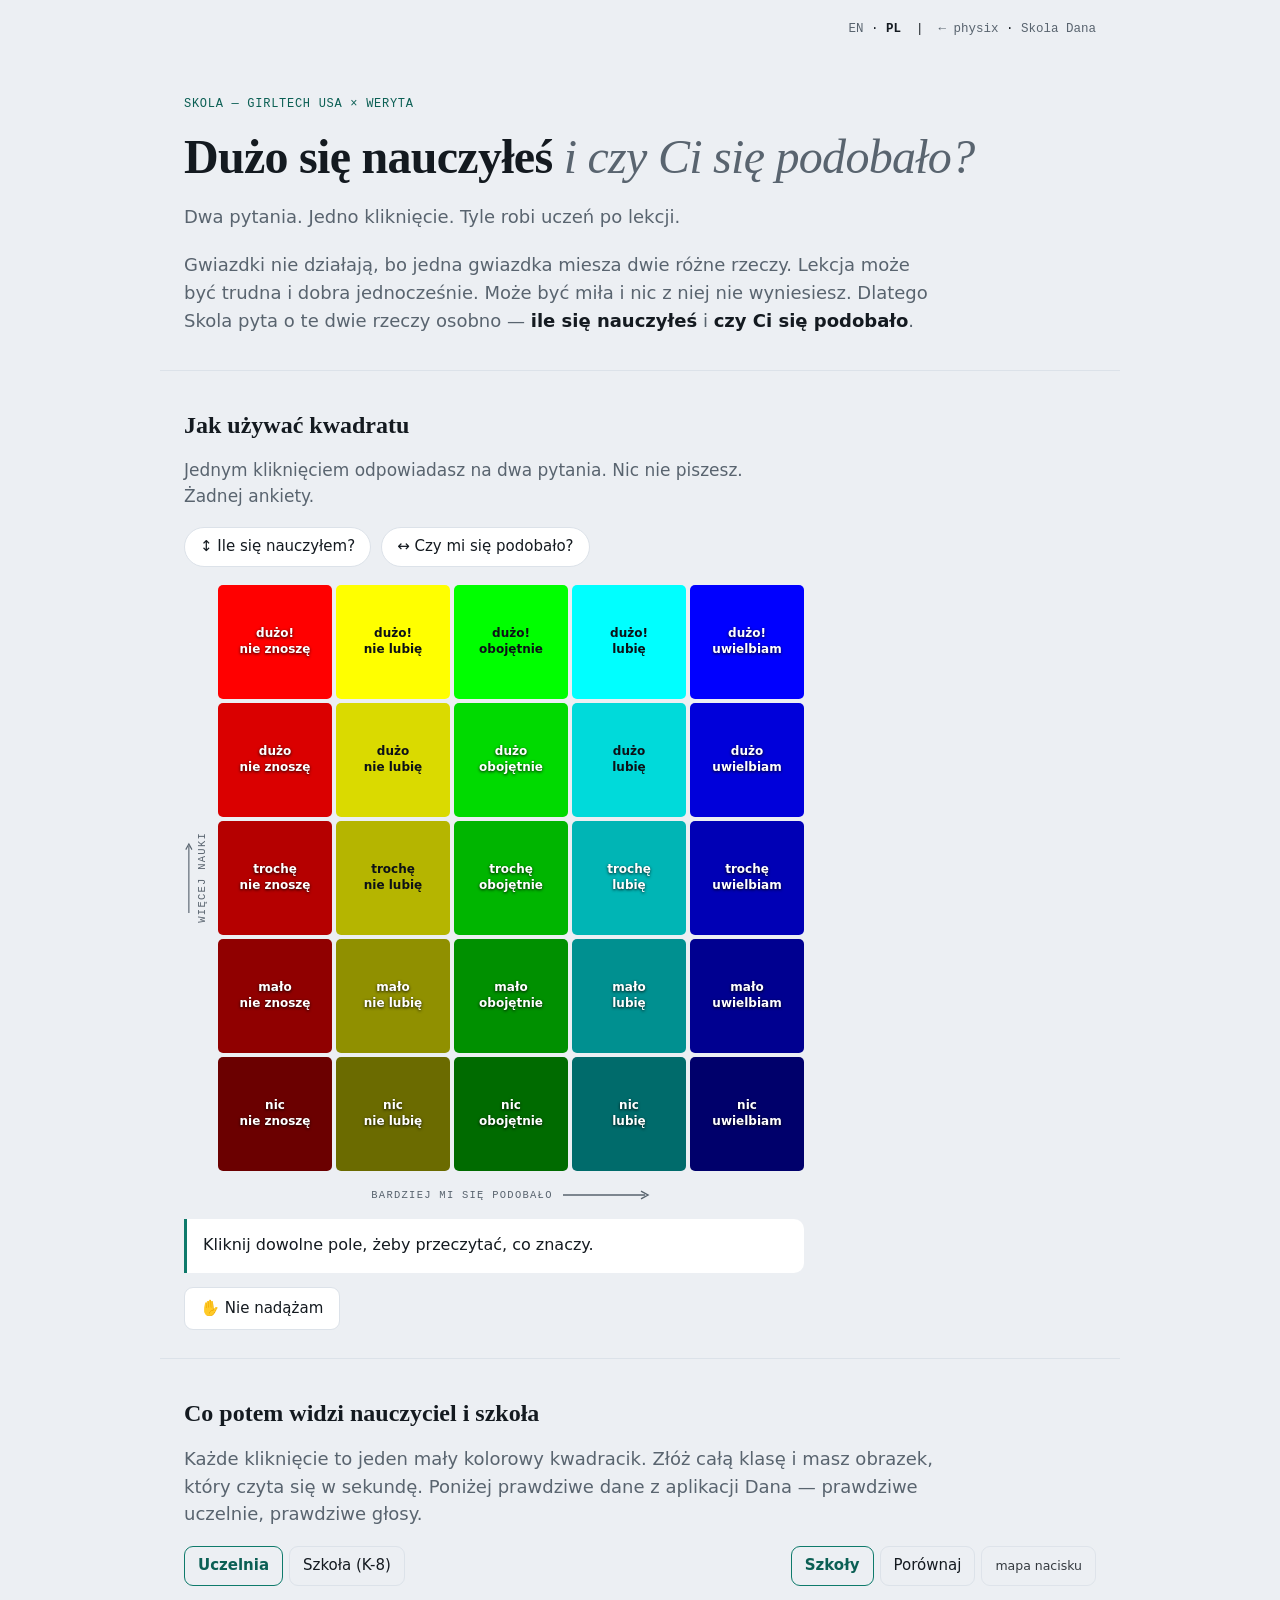
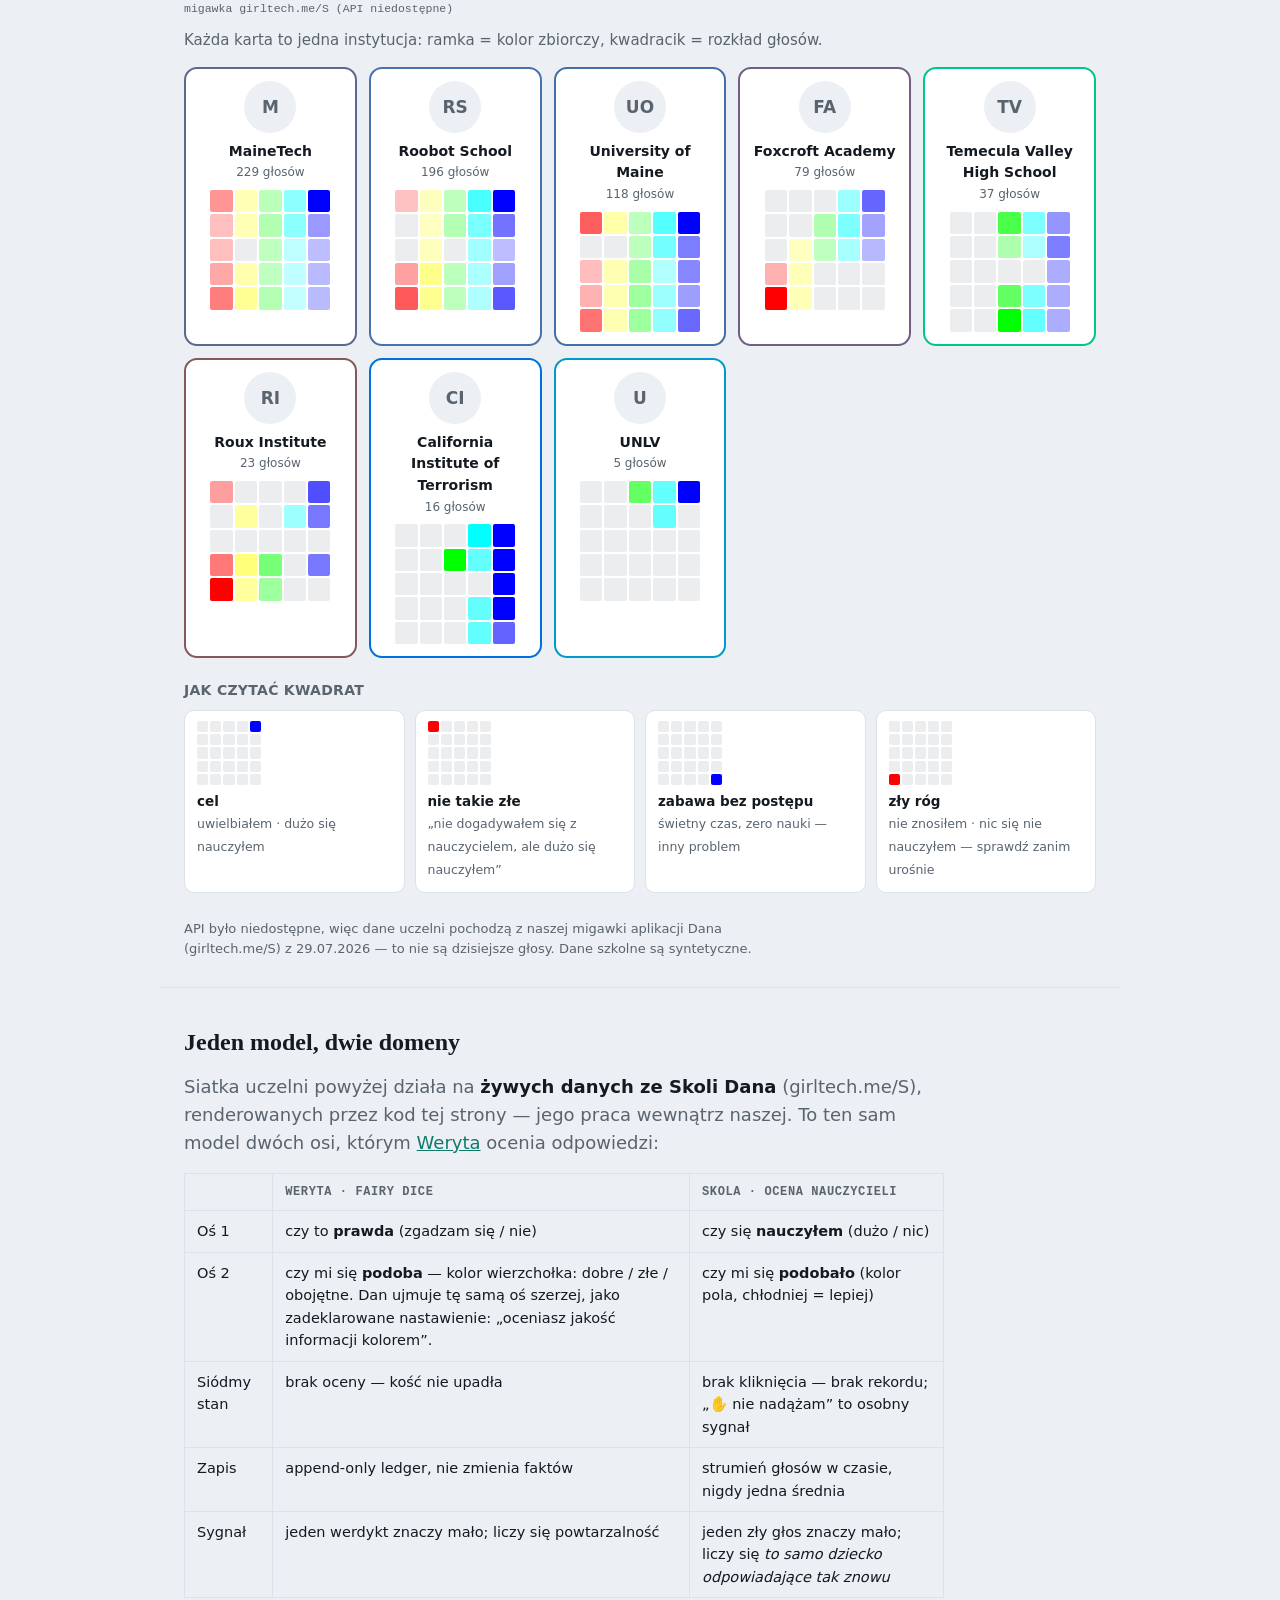
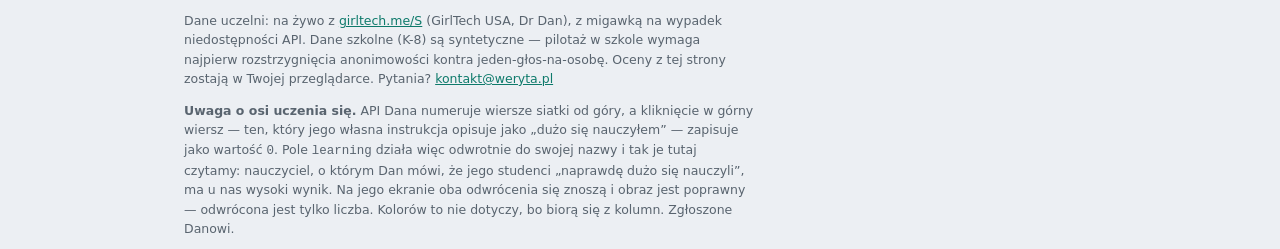
==== pl/index.html @ a7abaa14 "Big annotated square with axis arrows + plain-language copy - Skola.guide(): 5x5 explainer, all 25 c" ====
<!doctype html>
<html lang="pl">
<head>
<meta charset="utf-8">
<meta name="viewport" content="width=device-width, initial-scale=1">
<meta name="description" content="Skola — ocena nauczyciela na dwóch osiach: ile się nauczyłem i jak bardzo mi się podobało. Jedno kliknięcie. Ten sam model co Fairy Dice Weryty, w drugiej domenie.">
<link rel="canonical" href="https://skola.weryta.com/pl/">
<link rel="alternate" hreflang="en" href="https://skola.weryta.com/">
<link rel="alternate" hreflang="pl" href="https://skola.weryta.com/pl/">
<link rel="alternate" hreflang="x-default" href="https://skola.weryta.com/">
<title>Skola — ocena nauczycieli na dwóch osiach, jedno kliknięcie</title>
<style>
:root{
  --paper:#eceff3; --card:#ffffff; --ink:#141a20; --muted:#59646f;
  --line:#dce2e9; --accent:#0e7a6b; --accent-ink:#0b5f54;
  --serif:"Iowan Old Style",Georgia,"Times New Roman",serif;
  --sans:system-ui,-apple-system,"Segoe UI",Roboto,Helvetica,sans-serif;
  --mono:ui-monospace,"SF Mono","JetBrains Mono","Cascadia Code",Menlo,monospace;
}
@media (prefers-color-scheme:dark){:root{
  --paper:#0d1217; --card:#151c23; --ink:#e7edf3; --muted:#94a2b0;
  --line:#232d38; --accent:#39b7a2; --accent-ink:#5fcdb9;
}}
*{box-sizing:border-box}
body{background:var(--paper);color:var(--ink);font-family:var(--sans);line-height:1.55;margin:0;-webkit-font-smoothing:antialiased}
.wrap{max-width:960px;margin:0 auto;padding:0 24px}
.rule{max-width:960px;margin:28px auto;border:0;border-top:1px solid var(--line)}
.langsw{max-width:960px;margin:0 auto;padding:20px 24px 0;font-family:var(--mono);font-size:12.5px;text-align:right}
.langsw a{color:var(--muted);text-decoration:none}.langsw a.on{color:var(--ink);font-weight:700}.langsw a:hover{color:var(--accent)}
.hero{padding:56px 24px 8px;max-width:960px;margin:0 auto}
.eyebrow{font-family:var(--mono);font-size:12px;letter-spacing:.06em;color:var(--accent-ink);text-transform:uppercase;margin:0 0 18px}
h1{font-family:var(--serif);font-size:clamp(32px,5.4vw,48px);font-weight:600;line-height:1.06;letter-spacing:-.015em;margin:0;text-wrap:balance}
h1 .light{color:var(--muted);font-style:italic;font-weight:500}
h2{font-family:var(--serif);font-size:24px;font-weight:600;margin:36px 0 12px}
.lede{font-size:18px;color:var(--muted);max-width:66ch;margin:20px 0 0}
.lede strong{color:var(--ink);font-weight:600}
table.map{border-collapse:collapse;width:100%;max-width:760px;font-size:14.5px}
table.map th,table.map td{border:1px solid var(--line);padding:9px 12px;text-align:left;vertical-align:top}
table.map th{font-family:var(--mono);font-size:12px;letter-spacing:.05em;text-transform:uppercase;color:var(--muted)}
footer{padding:44px 24px 72px;color:var(--muted);font-size:12.5px}
footer .fnote{max-width:72ch}
a{color:var(--accent)}
</style>
</head>
<body>
<div class="langsw"><a href="../">EN</a> · <a class="on" href="./">PL</a> &nbsp;|&nbsp; <a href="https://physix.weryta.pl/">← physix</a> · <a href="https://girltech.me/S">Skola Dana</a></div>
<section class="hero">
  <p class="eyebrow">Skola — GirlTech USA × Weryta</p>
  <h1>Dużo się nauczyłeś <span class="light">i czy Ci się podobało?</span></h1>
  <p class="lede">Dwa pytania. Jedno kliknięcie. Tyle robi uczeń po lekcji.</p>
  <p class="lede">Gwiazdki nie działają, bo jedna gwiazdka miesza dwie różne rzeczy.
  Lekcja może być trudna i dobra jednocześnie. Może być miła i nic z niej nie wyniesiesz.
  Dlatego Skola pyta o te dwie rzeczy osobno — <strong>ile się nauczyłeś</strong>
  i <strong>czy Ci się podobało</strong>.</p>
</section>
<hr class="rule">
<section class="wrap">
  <h2>Jak używać kwadratu</h2>
  <div id="skola-guide"></div>
</section>
<hr class="rule">
<section class="wrap">
  <h2>Co potem widzi nauczyciel i szkoła</h2>
  <p class="lede" style="margin:0 0 18px">Każde kliknięcie to jeden mały kolorowy kwadracik.
  Złóż całą klasę i masz obrazek, który czyta się w sekundę.
  Poniżej prawdziwe dane z aplikacji Dana — prawdziwe uczelnie, prawdziwe głosy.</p>
  <div id="skola"></div>
</section>
<hr class="rule">
<section class="wrap">
  <h2>Jeden model, dwie domeny</h2>
  <p class="lede" style="margin:0 0 16px">Siatka uczelni powyżej działa na <strong>żywych danych ze Skoli Dana</strong>
  (girltech.me/S), renderowanych przez kod tej strony — jego praca wewnątrz naszej. To ten sam
  model dwóch osi, którym <a href="https://weryta.pl">Weryta</a> ocenia odpowiedzi:</p>
  <table class="map">
    <tr><th></th><th>Weryta · Fairy Dice</th><th>Skola · ocena nauczycieli</th></tr>
    <tr><td>Oś 1</td><td>czy to <strong>prawda</strong> (zgadzam się / nie)</td><td>czy się <strong>nauczyłem</strong> (dużo / nic)</td></tr>
    <tr><td>Oś 2</td><td>czy mi się <strong>podoba</strong> — kolor wierzchołka: dobre / złe / obojętne.
        Dan ujmuje tę samą oś szerzej, jako zadeklarowane nastawienie: „oceniasz jakość informacji kolorem”.</td>
        <td>czy mi się <strong>podobało</strong> (kolor pola, chłodniej = lepiej)</td></tr>
    <tr><td>Siódmy stan</td><td>brak oceny — kość nie upadła</td><td>brak kliknięcia — brak rekordu; „✋ nie nadążam” to osobny sygnał</td></tr>
    <tr><td>Zapis</td><td>append-only ledger, nie zmienia faktów</td><td>strumień głosów w czasie, nigdy jedna średnia</td></tr>
    <tr><td>Sygnał</td><td>jeden werdykt znaczy mało; liczy się powtarzalność</td><td>jeden zły głos znaczy mało; liczy się <em>to samo dziecko odpowiadające tak znowu</em></td></tr>
  </table>
</section>
<footer class="wrap">
  <p class="fnote">Dane uczelni: na żywo z <a href="https://girltech.me/S">girltech.me/S</a> (GirlTech USA, Dr Dan),
  z migawką na wypadek niedostępności API. Dane szkolne (K-8) są syntetyczne — pilotaż w szkole wymaga najpierw
  rozstrzygnięcia anonimowości kontra jeden-głos-na-osobę. Oceny z tej strony zostają w Twojej przeglądarce.
  Pytania? <a href="mailto:kontakt@weryta.pl">kontakt@weryta.pl</a></p>
  <p class="fnote" style="margin-top:12px"><strong>Uwaga o osi uczenia się.</strong> API Dana numeruje wiersze
  siatki od góry, a kliknięcie w górny wiersz — ten, który jego własna instrukcja opisuje jako „dużo się
  nauczyłem” — zapisuje jako wartość <code>0</code>. Pole <code>learning</code> działa więc odwrotnie do swojej
  nazwy i tak je tutaj czytamy: nauczyciel, o którym Dan mówi, że jego studenci „naprawdę dużo się nauczyli”,
  ma u nas wysoki wynik. Na jego ekranie oba odwrócenia się znoszą i obraz jest poprawny — odwrócona jest tylko
  liczba. Kolorów to nie dotyczy, bo biorą się z kolumn. Zgłoszone Danowi.</p>
</footer>
<script src="../assets/skola-data.js"></script>
<script src="../assets/skola.js"></script>
<script>
Skola.guide(document.getElementById('skola-guide'), 'pl');
Skola.mount(document.getElementById('skola'), { lang: 'pl' });
</script>
</body>
</html>
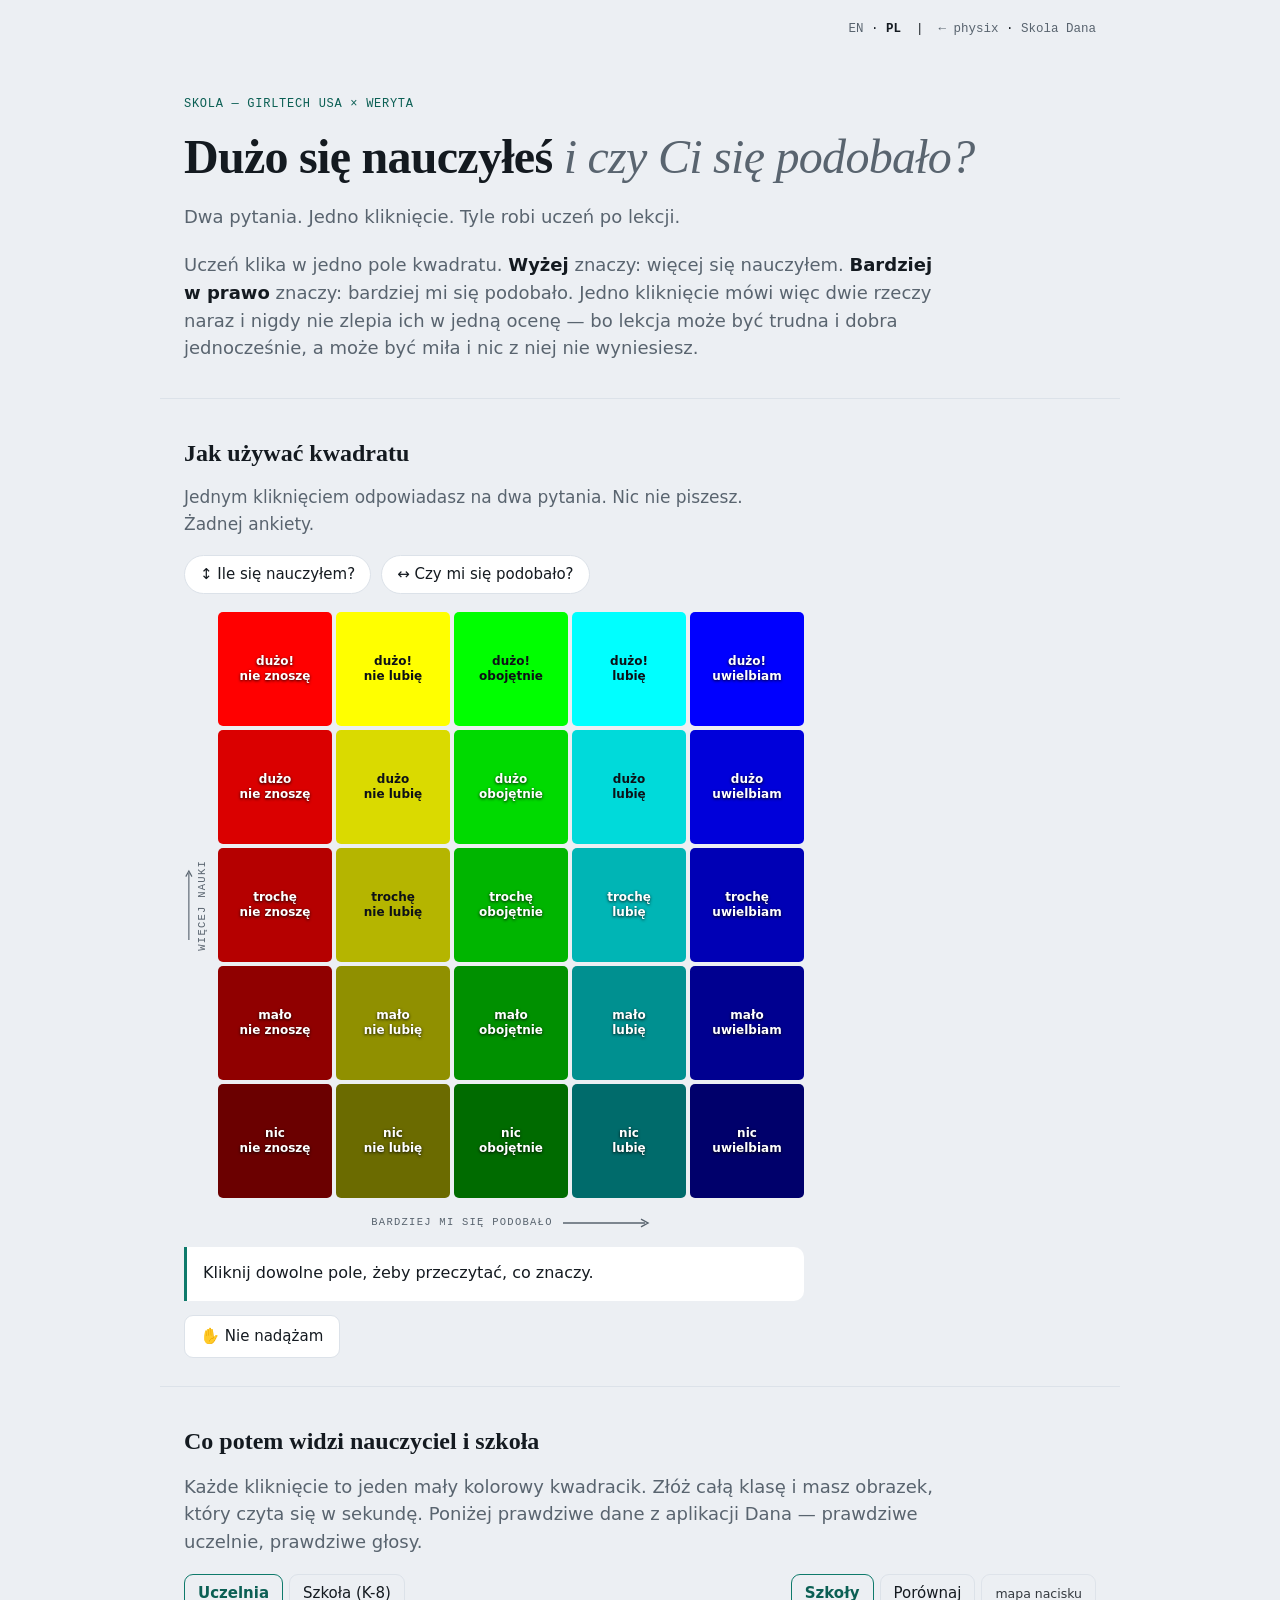
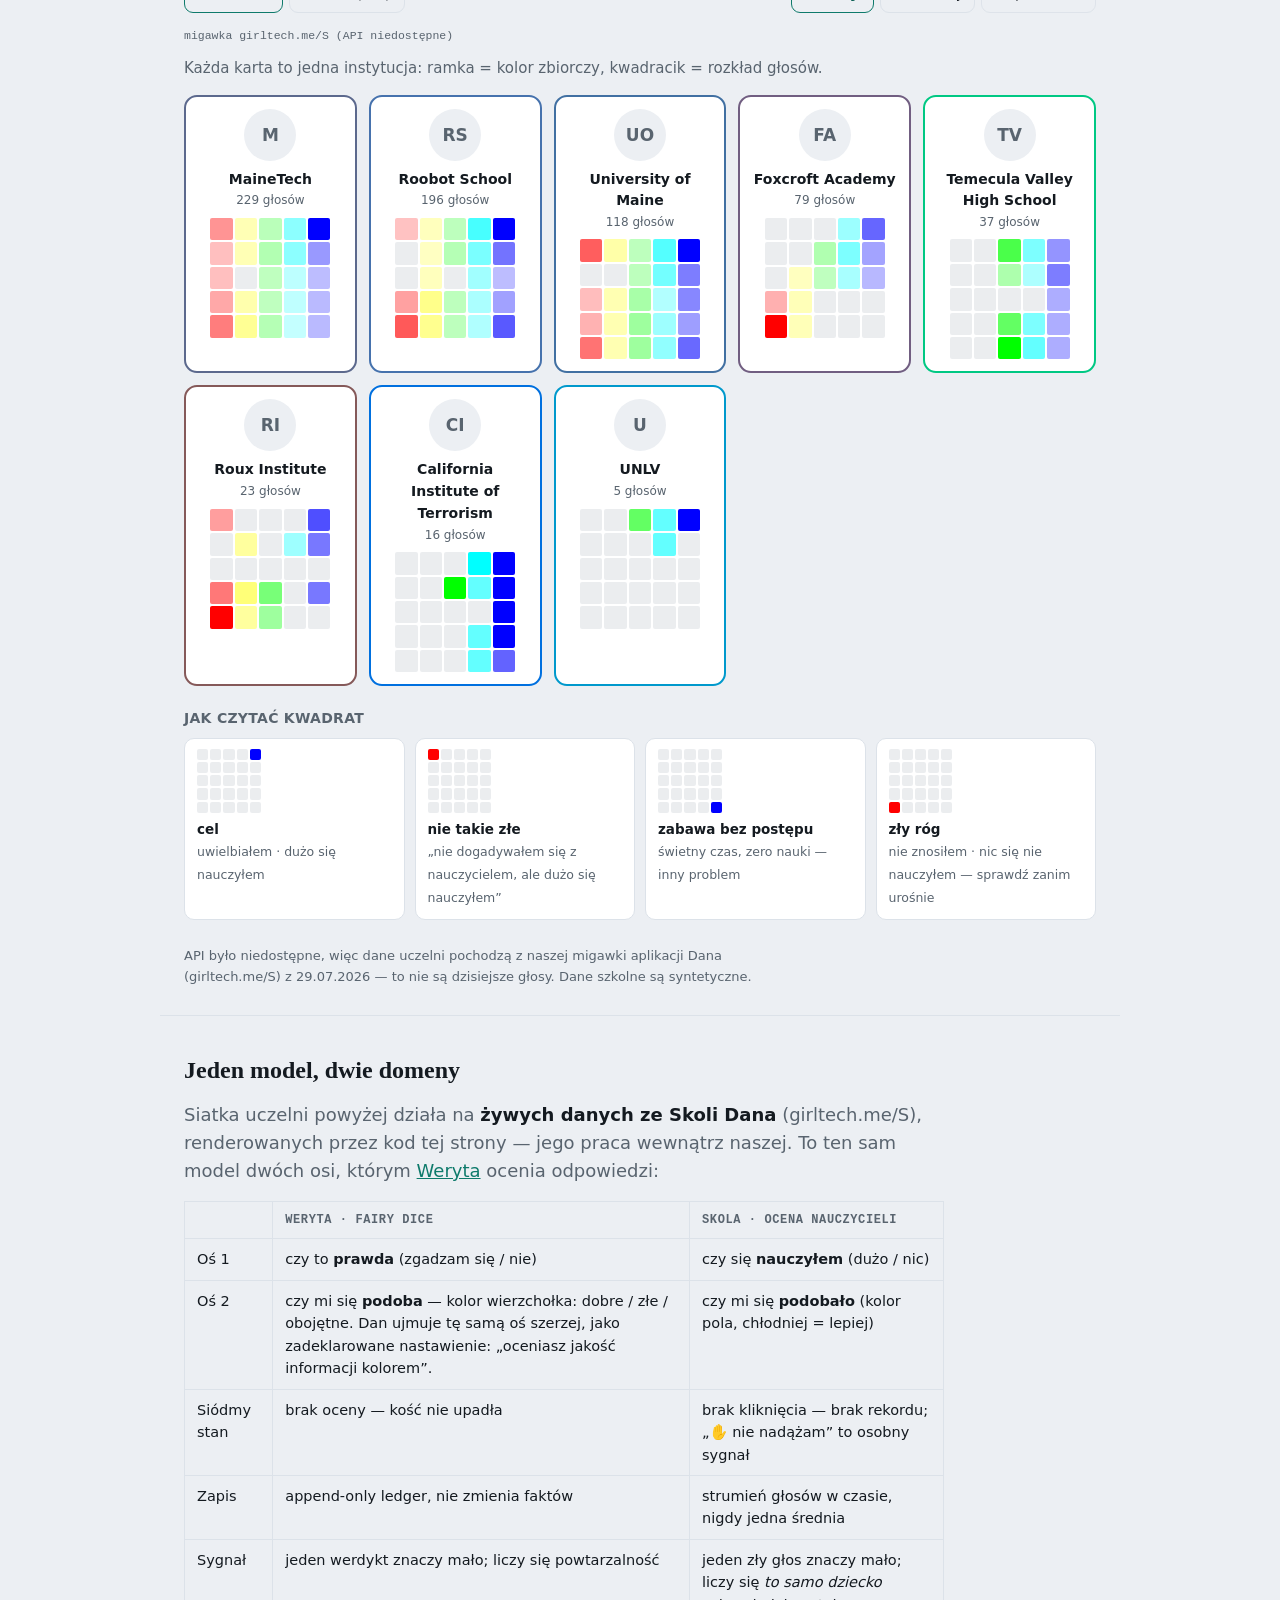
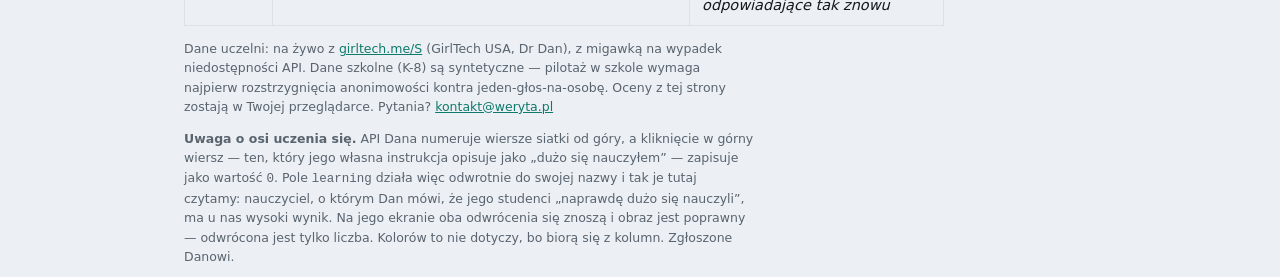
==== commit 68e56430: "Drop the star metaphor; show liking % beside learning % A pupil never sees a star, so opening with s" ====
--- a/pl/index.html
+++ b/pl/index.html
@@ -48,10 +48,10 @@
   <p class="eyebrow">Skola — GirlTech USA × Weryta</p>
   <h1>Dużo się nauczyłeś <span class="light">i czy Ci się podobało?</span></h1>
   <p class="lede">Dwa pytania. Jedno kliknięcie. Tyle robi uczeń po lekcji.</p>
-  <p class="lede">Gwiazdki nie działają, bo jedna gwiazdka miesza dwie różne rzeczy.
-  Lekcja może być trudna i dobra jednocześnie. Może być miła i nic z niej nie wyniesiesz.
-  Dlatego Skola pyta o te dwie rzeczy osobno — <strong>ile się nauczyłeś</strong>
-  i <strong>czy Ci się podobało</strong>.</p>
+  <p class="lede">Uczeń klika w jedno pole kwadratu. <strong>Wyżej</strong> znaczy: więcej się nauczyłem.
+  <strong>Bardziej w prawo</strong> znaczy: bardziej mi się podobało. Jedno kliknięcie mówi więc
+  dwie rzeczy naraz i nigdy nie zlepia ich w jedną ocenę — bo lekcja może być trudna i dobra
+  jednocześnie, a może być miła i nic z niej nie wyniesiesz.</p>
 </section>
 <hr class="rule">
 <section class="wrap">
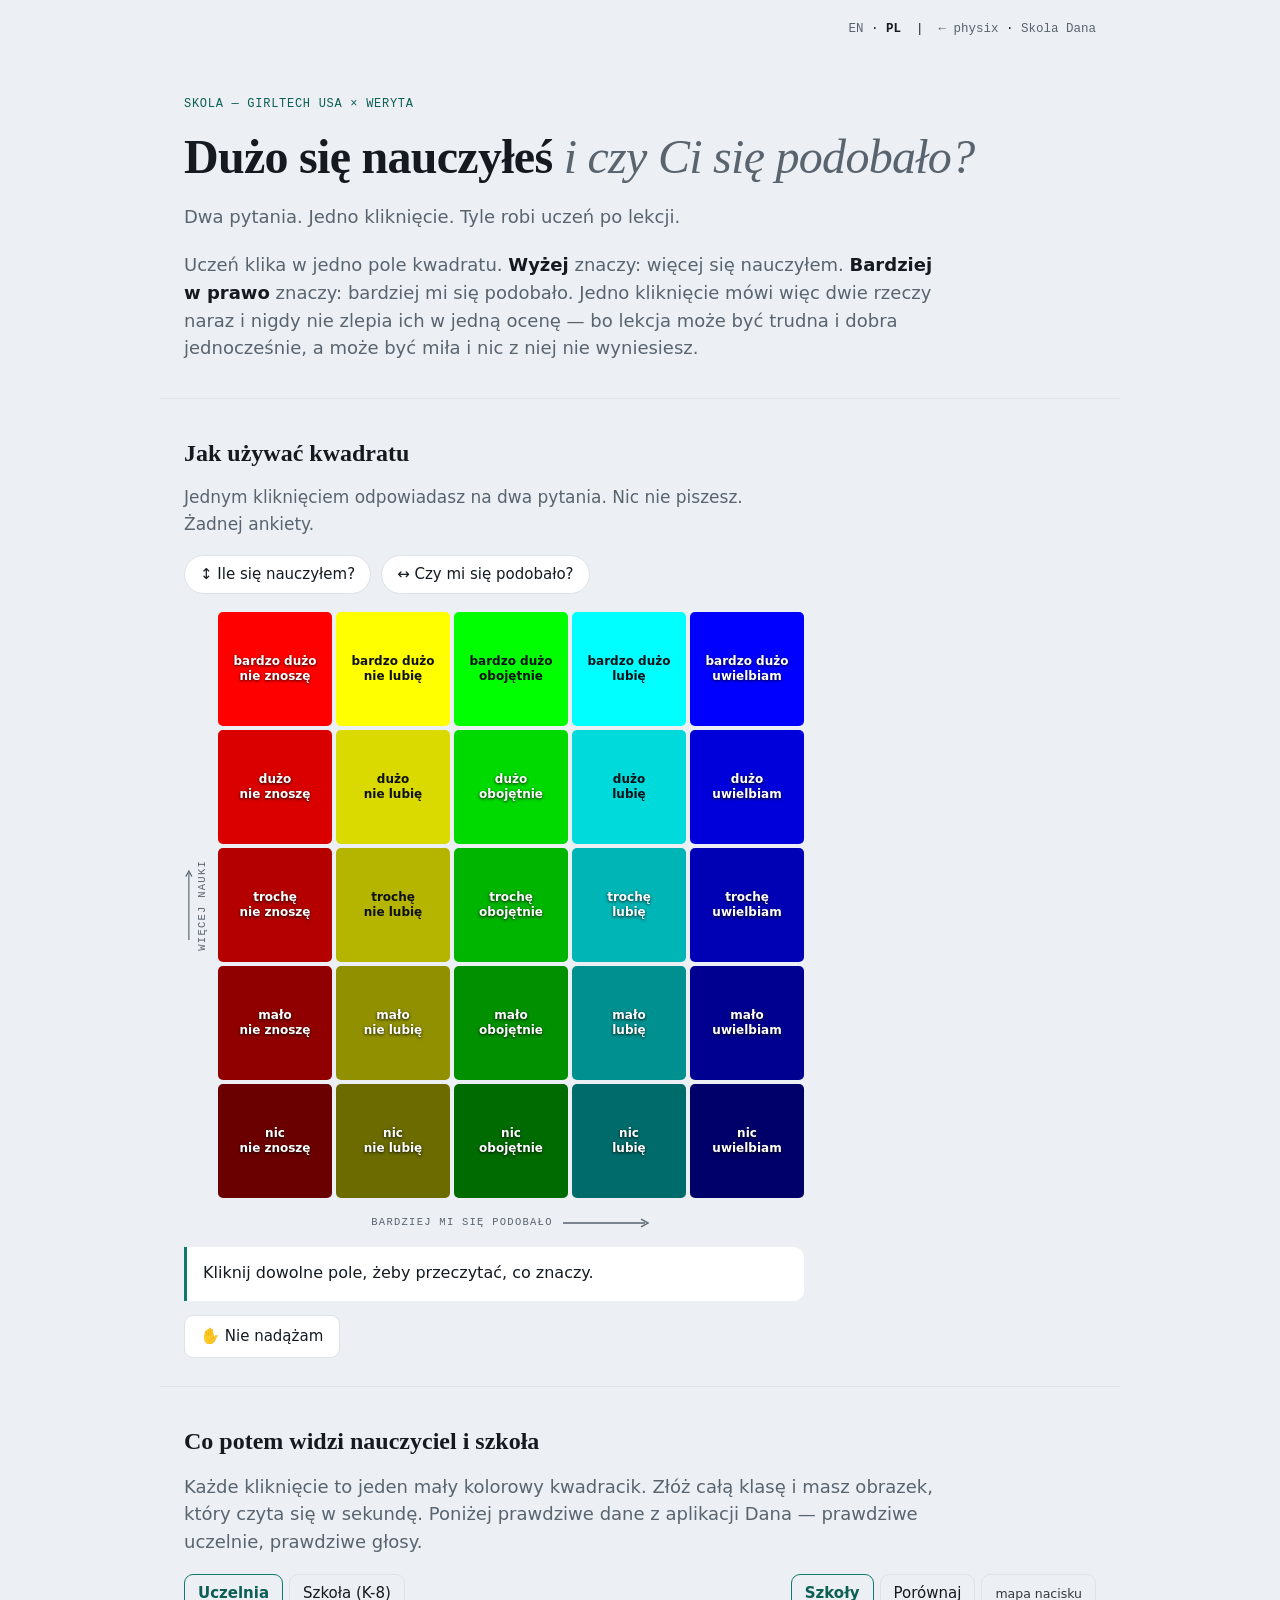
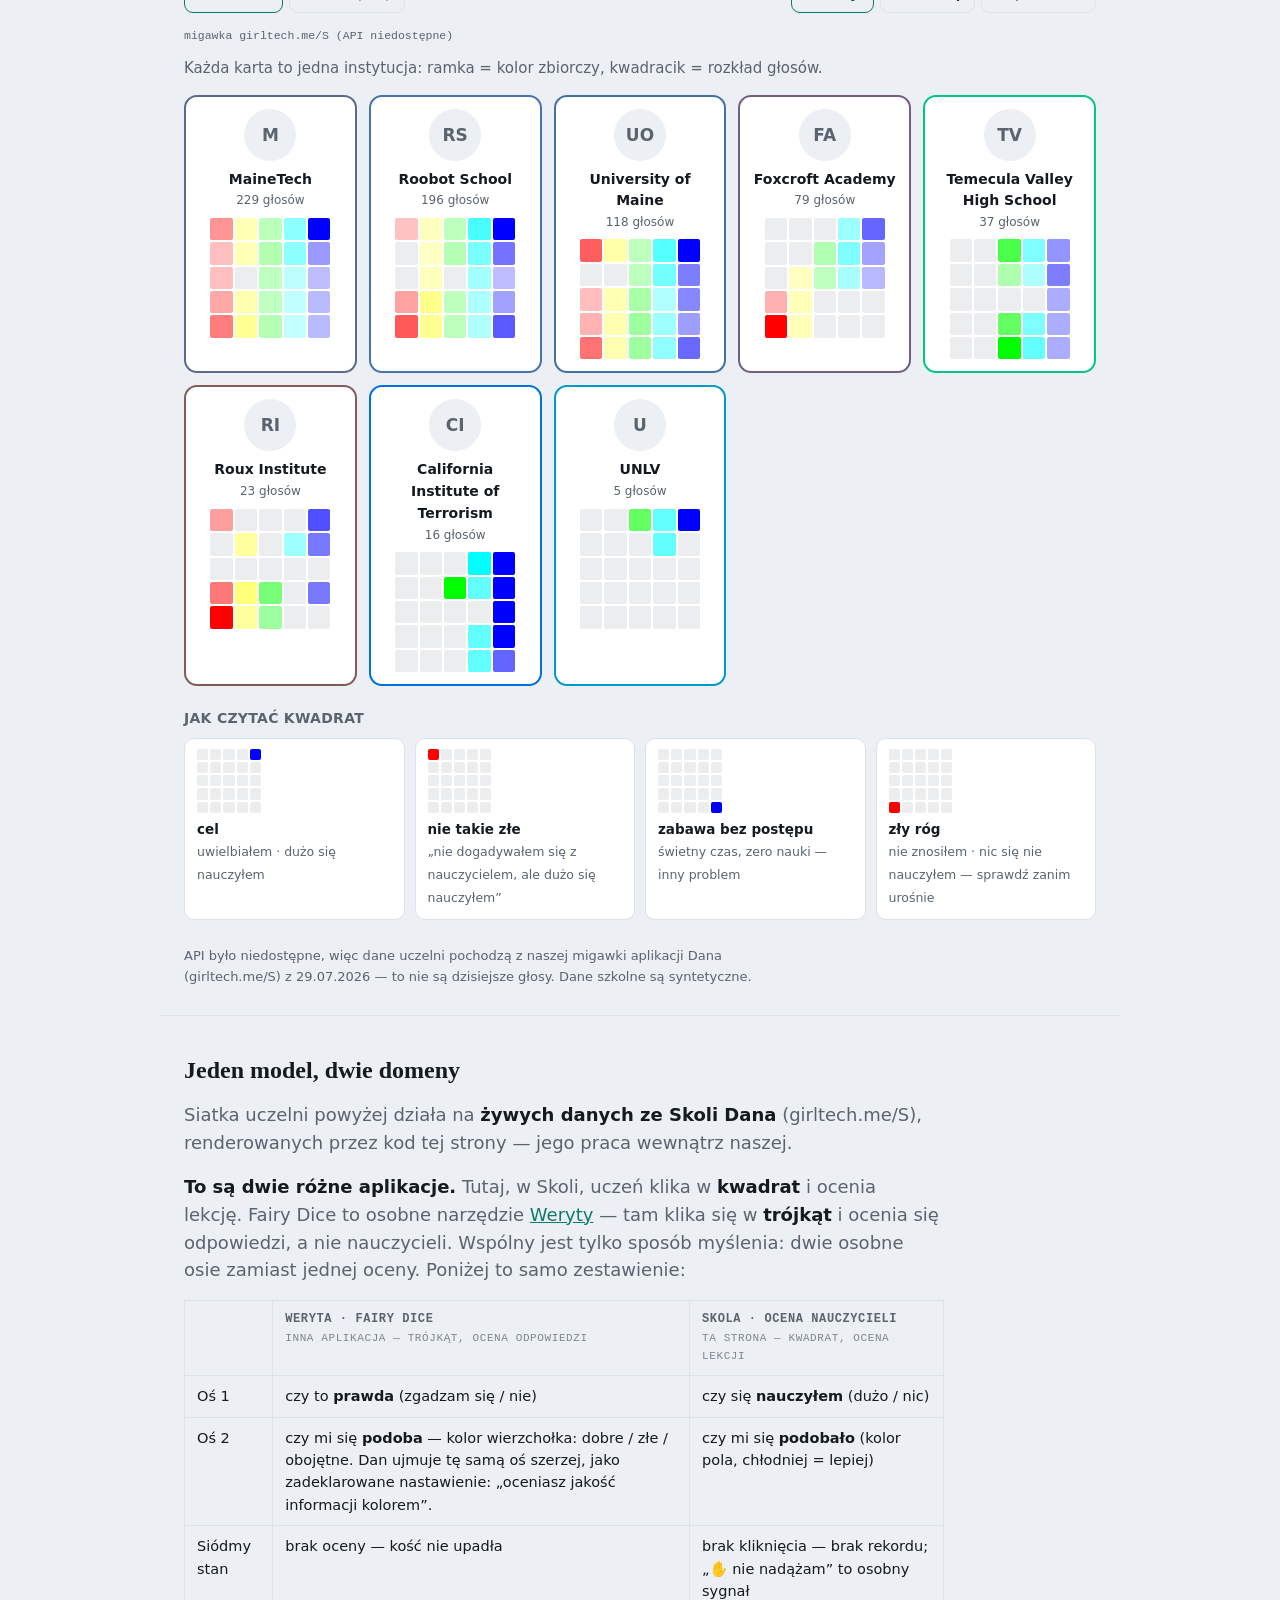
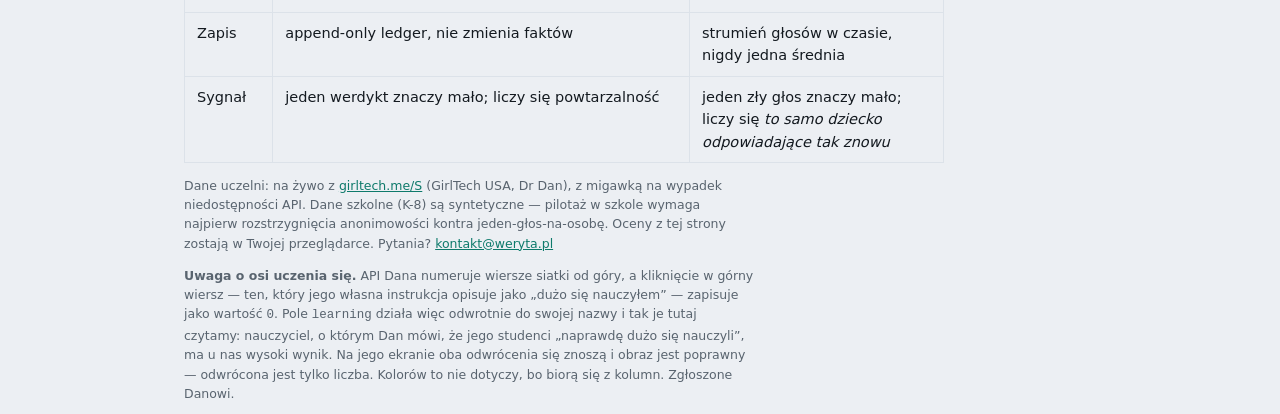
==== commit c8416557: "Stop Skola and the Physix triangle bleeding into each other The rating box inside a teacher subpage " ====
--- a/pl/index.html
+++ b/pl/index.html
@@ -70,10 +70,14 @@
 <section class="wrap">
   <h2>Jeden model, dwie domeny</h2>
   <p class="lede" style="margin:0 0 16px">Siatka uczelni powyżej działa na <strong>żywych danych ze Skoli Dana</strong>
-  (girltech.me/S), renderowanych przez kod tej strony — jego praca wewnątrz naszej. To ten sam
-  model dwóch osi, którym <a href="https://weryta.pl">Weryta</a> ocenia odpowiedzi:</p>
+  (girltech.me/S), renderowanych przez kod tej strony — jego praca wewnątrz naszej.</p>
+  <p class="lede" style="margin:0 0 16px"><strong>To są dwie różne aplikacje.</strong> Tutaj, w Skoli,
+  uczeń klika w <strong>kwadrat</strong> i ocenia lekcję. Fairy Dice to osobne narzędzie
+  <a href="https://weryta.pl">Weryty</a> — tam klika się w <strong>trójkąt</strong> i ocenia się
+  odpowiedzi, a nie nauczycieli. Wspólny jest tylko sposób myślenia: dwie osobne osie zamiast
+  jednej oceny. Poniżej to samo zestawienie:</p>
   <table class="map">
-    <tr><th></th><th>Weryta · Fairy Dice</th><th>Skola · ocena nauczycieli</th></tr>
+    <tr><th></th><th>Weryta · Fairy Dice<br><span style="font-weight:400;font-size:11px;opacity:.75">inna aplikacja — trójkąt, ocena odpowiedzi</span></th><th>Skola · ocena nauczycieli<br><span style="font-weight:400;font-size:11px;opacity:.75">ta strona — kwadrat, ocena lekcji</span></th></tr>
     <tr><td>Oś 1</td><td>czy to <strong>prawda</strong> (zgadzam się / nie)</td><td>czy się <strong>nauczyłem</strong> (dużo / nic)</td></tr>
     <tr><td>Oś 2</td><td>czy mi się <strong>podoba</strong> — kolor wierzchołka: dobre / złe / obojętne.
         Dan ujmuje tę samą oś szerzej, jako zadeklarowane nastawienie: „oceniasz jakość informacji kolorem”.</td>
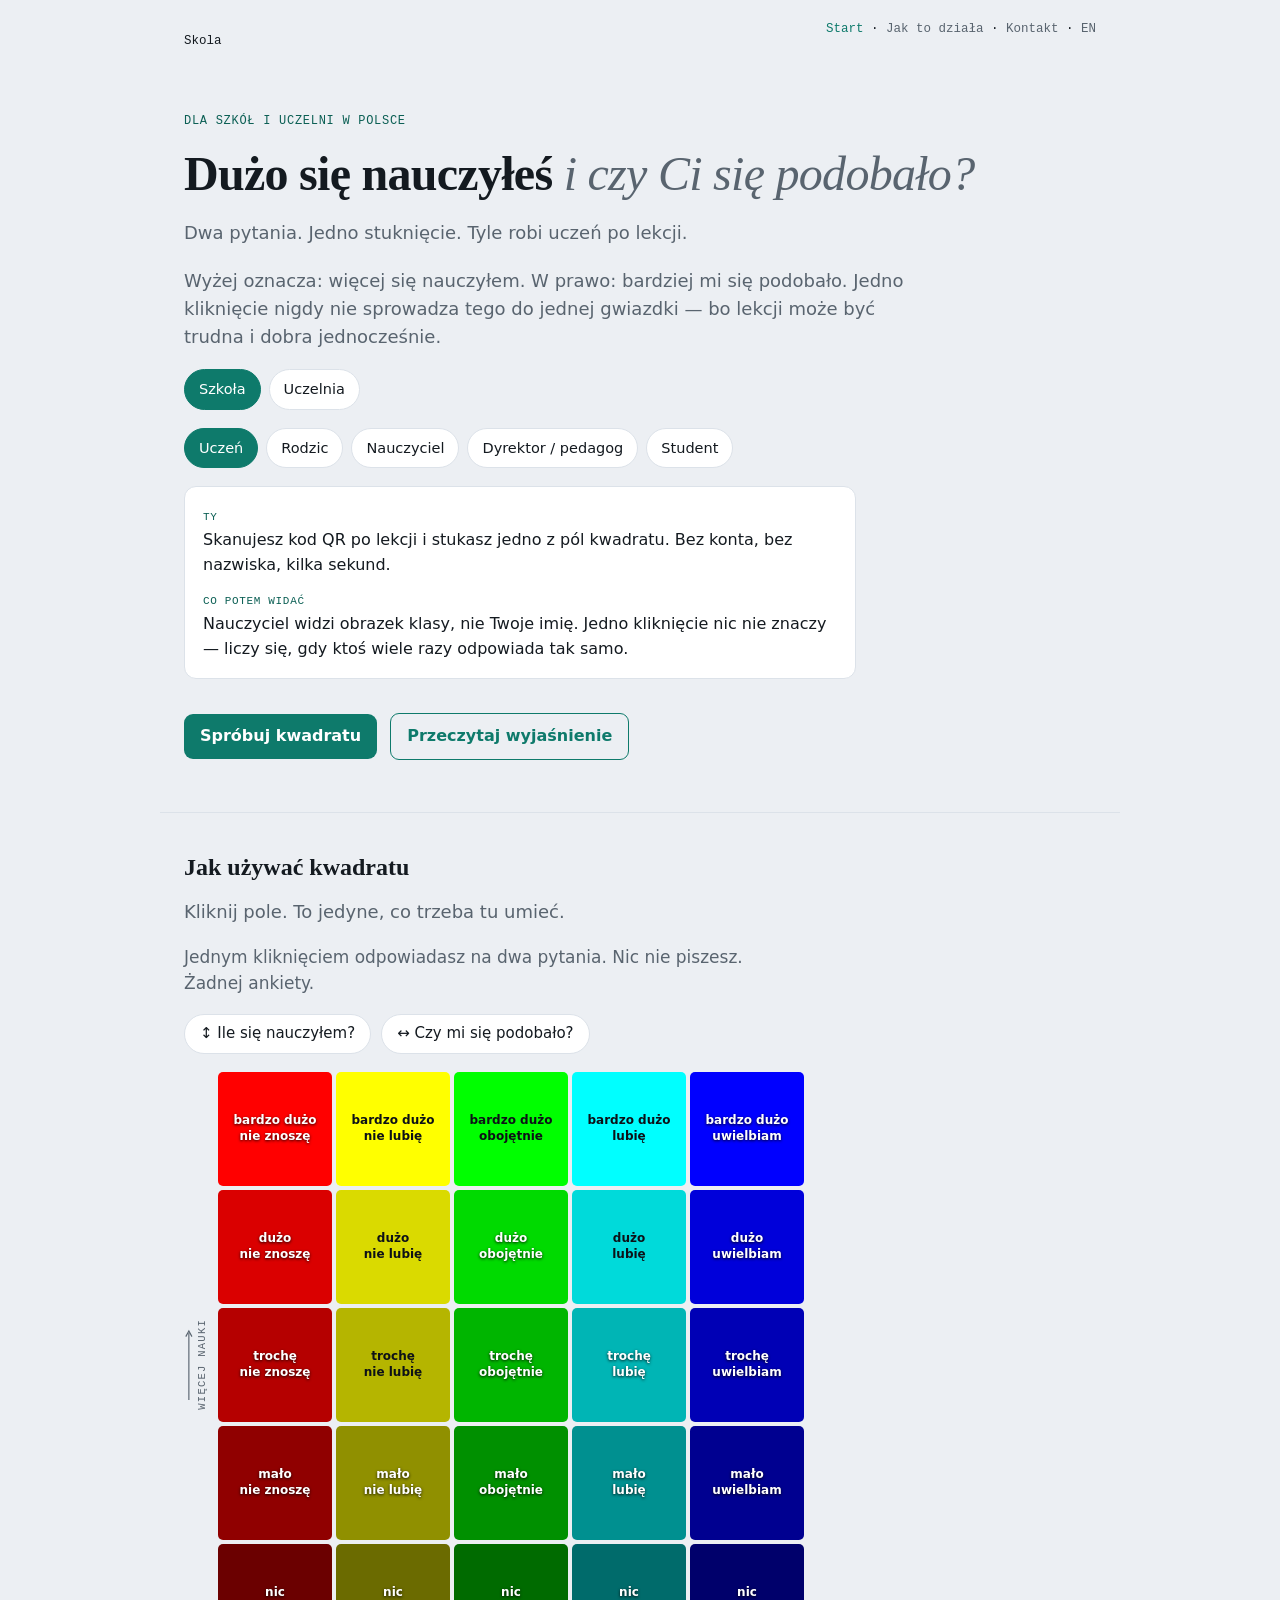
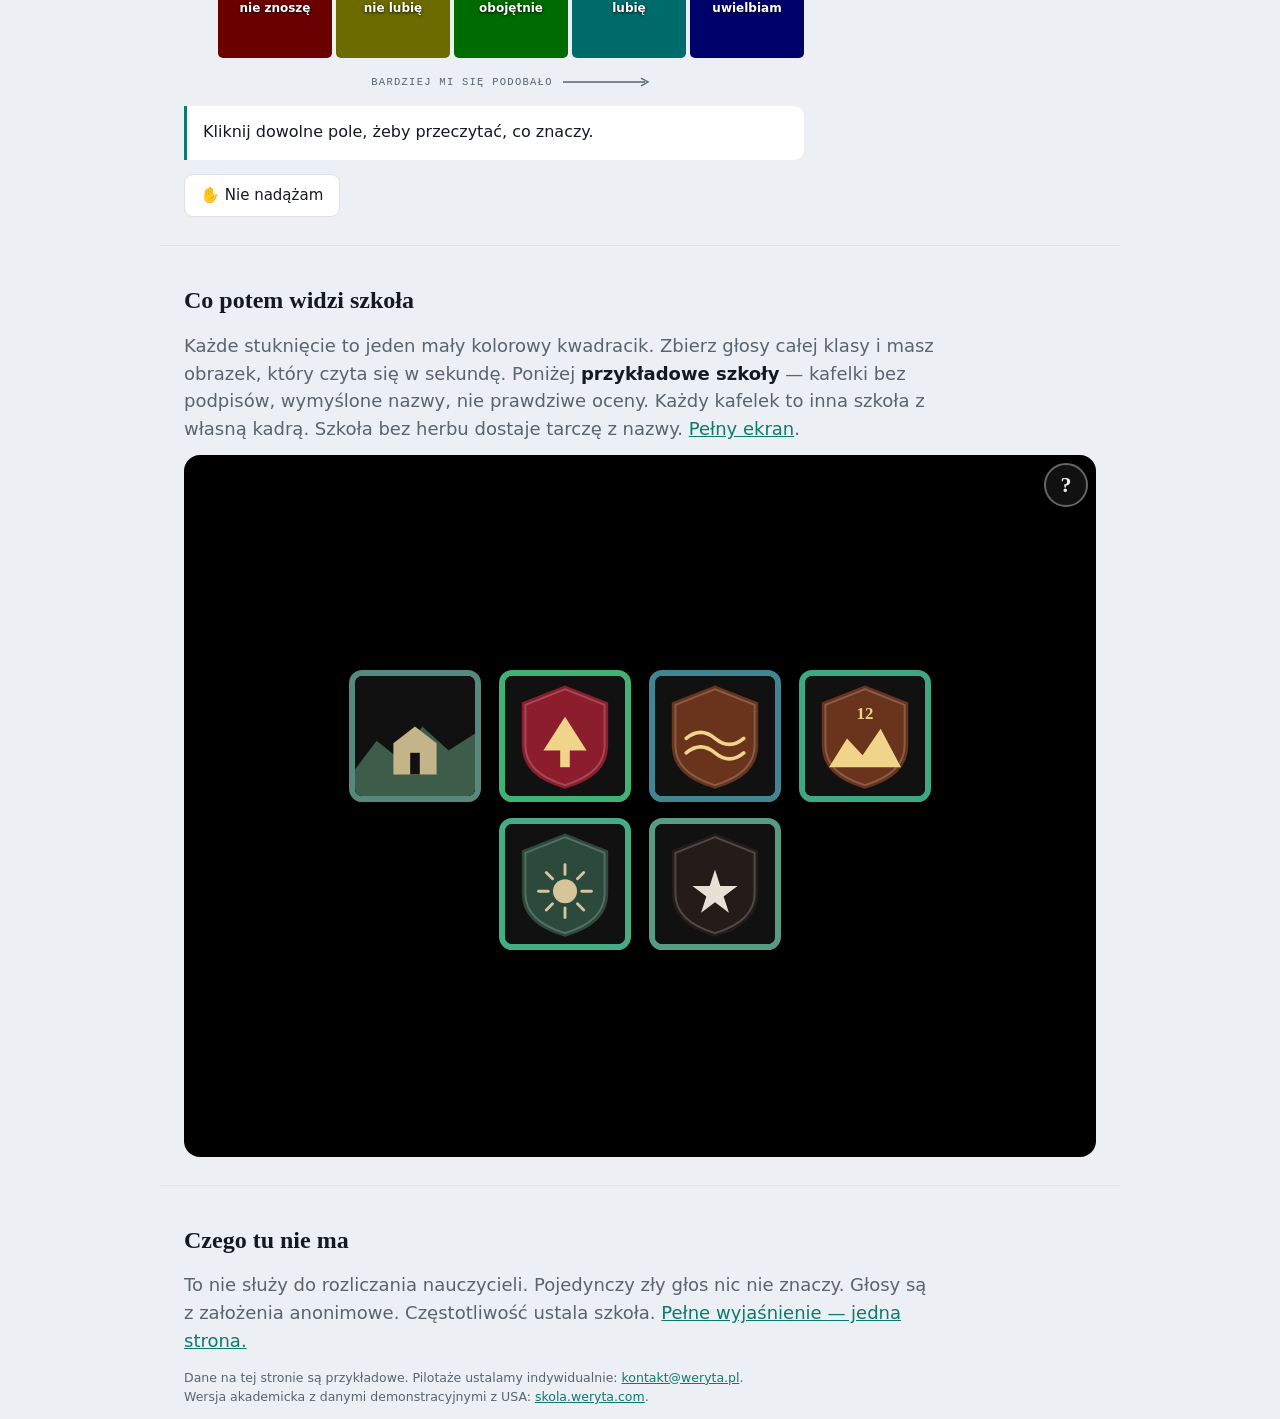
==== commit 4e9e8d3e: "Put the Polish school tile landing at /pl/. The English root stays the academia demo; Polish visitor" ====
--- a/pl/index.html
+++ b/pl/index.html
@@ -2,108 +2,87 @@
 <html lang="pl">
 <head>
 <meta charset="utf-8">
-<meta name="viewport" content="width=device-width, initial-scale=1">
-<meta name="description" content="Skola — ocena nauczyciela na dwóch osiach: ile się nauczyłem i jak bardzo mi się podobało. Jedno kliknięcie. Ten sam model co Fairy Dice Weryty, w drugiej domenie.">
+<meta name="viewport" content="width=device-width, initial-scale=1, viewport-fit=cover">
+<meta name="description" content="Skola — ocena zajęć na dwóch osiach: ile się nauczyłem i czy mi się podobało. Jedno stuknięcie. Dla szkół i uczelni w Polsce.">
+<meta property="og:title" content="Skola — dwie osie zamiast jednej gwiazdki">
+<meta property="og:description" content="Ocena zajęć na dwóch osiach: ile się nauczyłem i czy mi się podobało. Jedno stuknięcie.">
+<meta property="og:image" content="https://szpili.github.io/skola-pl/assets/og.png">
+<meta name="twitter:card" content="summary_large_image">
 <link rel="canonical" href="https://skola.weryta.com/pl/">
-<link rel="alternate" hreflang="en" href="https://skola.weryta.com/">
 <link rel="alternate" hreflang="pl" href="https://skola.weryta.com/pl/">
-<link rel="alternate" hreflang="x-default" href="https://skola.weryta.com/">
-<title>Skola — ocena nauczycieli na dwóch osiach, jedno kliknięcie</title>
-<style>
-:root{
-  --paper:#eceff3; --card:#ffffff; --ink:#141a20; --muted:#59646f;
-  --line:#dce2e9; --accent:#0e7a6b; --accent-ink:#0b5f54;
-  --serif:"Iowan Old Style",Georgia,"Times New Roman",serif;
-  --sans:system-ui,-apple-system,"Segoe UI",Roboto,Helvetica,sans-serif;
-  --mono:ui-monospace,"SF Mono","JetBrains Mono","Cascadia Code",Menlo,monospace;
-}
-@media (prefers-color-scheme:dark){:root{
-  --paper:#0d1217; --card:#151c23; --ink:#e7edf3; --muted:#94a2b0;
-  --line:#232d38; --accent:#39b7a2; --accent-ink:#5fcdb9;
-}}
-*{box-sizing:border-box}
-body{background:var(--paper);color:var(--ink);font-family:var(--sans);line-height:1.55;margin:0;-webkit-font-smoothing:antialiased}
-.wrap{max-width:960px;margin:0 auto;padding:0 24px}
-.rule{max-width:960px;margin:28px auto;border:0;border-top:1px solid var(--line)}
-.langsw{max-width:960px;margin:0 auto;padding:20px 24px 0;font-family:var(--mono);font-size:12.5px;text-align:right}
-.langsw a{color:var(--muted);text-decoration:none}.langsw a.on{color:var(--ink);font-weight:700}.langsw a:hover{color:var(--accent)}
-.hero{padding:56px 24px 8px;max-width:960px;margin:0 auto}
-.eyebrow{font-family:var(--mono);font-size:12px;letter-spacing:.06em;color:var(--accent-ink);text-transform:uppercase;margin:0 0 18px}
-h1{font-family:var(--serif);font-size:clamp(32px,5.4vw,48px);font-weight:600;line-height:1.06;letter-spacing:-.015em;margin:0;text-wrap:balance}
-h1 .light{color:var(--muted);font-style:italic;font-weight:500}
-h2{font-family:var(--serif);font-size:24px;font-weight:600;margin:36px 0 12px}
-.lede{font-size:18px;color:var(--muted);max-width:66ch;margin:20px 0 0}
-.lede strong{color:var(--ink);font-weight:600}
-table.map{border-collapse:collapse;width:100%;max-width:760px;font-size:14.5px}
-table.map th,table.map td{border:1px solid var(--line);padding:9px 12px;text-align:left;vertical-align:top}
-table.map th{font-family:var(--mono);font-size:12px;letter-spacing:.05em;text-transform:uppercase;color:var(--muted)}
-footer{padding:44px 24px 72px;color:var(--muted);font-size:12.5px}
-footer .fnote{max-width:72ch}
-a{color:var(--accent)}
-</style>
+<link rel="alternate" hreflang="en" href="https://skola.weryta.com/pl/en/">
+<title>Skola — ile się nauczyłeś i czy Ci się podobało?</title>
+<link rel="stylesheet" href="assets/site.css">
+<link rel="stylesheet" href="assets/tiles.css?v=8">
 </head>
 <body>
-<div class="langsw"><a href="../">EN</a> · <a class="on" href="./">PL</a> &nbsp;|&nbsp; <a href="https://physix.weryta.pl/">← physix</a> · <a href="https://girltech.me/S">Skola Dana</a></div>
+<nav class="top">
+  <span class="sk-egg-mark">Skola</span>
+  <span>
+    <a class="on" href="./">Start</a>
+    · <a href="explainer.html">Jak to działa</a>
+    · <a href="mailto:kontakt@weryta.pl">Kontakt</a>
+    · <a href="en/">EN</a>
+  </span>
+</nav>
 <section class="hero">
-  <p class="eyebrow">Skola — GirlTech USA × Weryta</p>
+  <p class="eyebrow">Dla szkół i uczelni w Polsce</p>
   <h1>Dużo się nauczyłeś <span class="light">i czy Ci się podobało?</span></h1>
-  <p class="lede">Dwa pytania. Jedno kliknięcie. Tyle robi uczeń po lekcji.</p>
-  <p class="lede">Uczeń klika w jedno pole kwadratu. <strong>Wyżej</strong> znaczy: więcej się nauczyłem.
-  <strong>Bardziej w prawo</strong> znaczy: bardziej mi się podobało. Jedno kliknięcie mówi więc
-  dwie rzeczy naraz i nigdy nie zlepia ich w jedną ocenę — bo lekcja może być trudna i dobra
-  jednocześnie, a może być miła i nic z niej nie wyniesiesz.</p>
+  <p class="lede">Dwa pytania. Jedno stuknięcie. Tyle robi <span data-noun="person">uczeń</span> po <span data-noun="lesson">lekcji</span>.</p>
+  <p class="lede">Wyżej oznacza: więcej się nauczyłem. W prawo: bardziej mi się podobało.
+  Jedno kliknięcie nigdy nie sprowadza tego do jednej gwiazdki — bo <span data-noun="lesson">lekcja</span> może być trudna i dobra jednocześnie.</p>
+  <div class="chips" role="group" aria-label="Szkoła albo uczelnia">
+    <button type="button" data-track="szkola">Szkoła</button>
+    <button type="button" data-track="uczelnia">Uczelnia</button>
+  </div>
+  <div class="chips" role="group" aria-label="Kim jesteś">
+    <button type="button" data-role="uczen">Uczeń</button>
+    <button type="button" data-role="rodzic">Rodzic</button>
+    <button type="button" data-role="nauczyciel">Nauczyciel</button>
+    <button type="button" data-role="dyrektor">Dyrektor / pedagog</button>
+    <button type="button" data-role="student">Student</button>
+  </div>
+  <div class="rolebox" id="role-copy"></div>
+  <p>
+    <a class="cta" href="#kwadrat">Spróbuj kwadratu</a>
+    <a class="cta ghost" href="explainer.html">Przeczytaj wyjaśnienie</a>
+  </p>
 </section>
 <hr class="rule">
-<section class="wrap">
+<section class="wrap" id="kwadrat">
   <h2>Jak używać kwadratu</h2>
+   <p class="lede" style="margin:0 0 18px">Kliknij pole. To jedyne, co trzeba tu umieć.</p>
   <div id="skola-guide"></div>
 </section>
 <hr class="rule">
 <section class="wrap">
-  <h2>Co potem widzi nauczyciel i szkoła</h2>
-  <p class="lede" style="margin:0 0 18px">Każde kliknięcie to jeden mały kolorowy kwadracik.
-  Złóż całą klasę i masz obrazek, który czyta się w sekundę.
-  Poniżej prawdziwe dane z aplikacji Dana — prawdziwe uczelnie, prawdziwe głosy.</p>
+  <h2>Co potem widzi <span data-noun="place">szkoła</span></h2>
+  <p class="lede" style="margin:0 0 12px">Każde stuknięcie to jeden mały kolorowy kwadracik.
+  Zbierz głosy całej klasy i masz obrazek, który czyta się w sekundę.
+  Poniżej <strong>przykładowe szkoły</strong> — kafelki bez podpisów, wymyślone nazwy, nie prawdziwe oceny.
+  Każdy kafelek to inna szkoła z własną kadrą. Szkoła bez herbu dostaje tarczę z nazwy.
+  <a href="app.html">Pełny ekran</a>.</p>
   <div id="skola"></div>
 </section>
 <hr class="rule">
 <section class="wrap">
-  <h2>Jeden model, dwie domeny</h2>
-  <p class="lede" style="margin:0 0 16px">Siatka uczelni powyżej działa na <strong>żywych danych ze Skoli Dana</strong>
-  (girltech.me/S), renderowanych przez kod tej strony — jego praca wewnątrz naszej.</p>
-  <p class="lede" style="margin:0 0 16px"><strong>To są dwie różne aplikacje.</strong> Tutaj, w Skoli,
-  uczeń klika w <strong>kwadrat</strong> i ocenia lekcję. Fairy Dice to osobne narzędzie
-  <a href="https://weryta.pl">Weryty</a> — tam klika się w <strong>trójkąt</strong> i ocenia się
-  odpowiedzi, a nie nauczycieli. Wspólny jest tylko sposób myślenia: dwie osobne osie zamiast
-  jednej oceny. Poniżej to samo zestawienie:</p>
-  <table class="map">
-    <tr><th></th><th>Weryta · Fairy Dice<br><span style="font-weight:400;font-size:11px;opacity:.75">inna aplikacja — trójkąt, ocena odpowiedzi</span></th><th>Skola · ocena nauczycieli<br><span style="font-weight:400;font-size:11px;opacity:.75">ta strona — kwadrat, ocena lekcji</span></th></tr>
-    <tr><td>Oś 1</td><td>czy to <strong>prawda</strong> (zgadzam się / nie)</td><td>czy się <strong>nauczyłem</strong> (dużo / nic)</td></tr>
-    <tr><td>Oś 2</td><td>czy mi się <strong>podoba</strong> — kolor wierzchołka: dobre / złe / obojętne.
-        Dan ujmuje tę samą oś szerzej, jako zadeklarowane nastawienie: „oceniasz jakość informacji kolorem”.</td>
-        <td>czy mi się <strong>podobało</strong> (kolor pola, chłodniej = lepiej)</td></tr>
-    <tr><td>Siódmy stan</td><td>brak oceny — kość nie upadła</td><td>brak kliknięcia — brak rekordu; „✋ nie nadążam” to osobny sygnał</td></tr>
-    <tr><td>Zapis</td><td>append-only ledger, nie zmienia faktów</td><td>strumień głosów w czasie, nigdy jedna średnia</td></tr>
-    <tr><td>Sygnał</td><td>jeden werdykt znaczy mało; liczy się powtarzalność</td><td>jeden zły głos znaczy mało; liczy się <em>to samo dziecko odpowiadające tak znowu</em></td></tr>
-  </table>
+  <h2>Czego tu nie ma</h2>
+  <p class="lede" style="margin:0">To nie służy do rozliczania nauczycieli. Pojedynczy zły głos nic nie znaczy.
+  Głosy są z założenia anonimowe. Częstotliwość ustala <span data-noun="place">szkoła</span>.
+  <a href="explainer.html">Pełne wyjaśnienie — jedna strona.</a></p>
 </section>
 <footer class="wrap">
-  <p class="fnote">Dane uczelni: na żywo z <a href="https://girltech.me/S">girltech.me/S</a> (GirlTech USA, Dr Dan),
-  z migawką na wypadek niedostępności API. Dane szkolne (K-8) są syntetyczne — pilotaż w szkole wymaga najpierw
-  rozstrzygnięcia anonimowości kontra jeden-głos-na-osobę. Oceny z tej strony zostają w Twojej przeglądarce.
-  Pytania? <a href="mailto:kontakt@weryta.pl">kontakt@weryta.pl</a></p>
-  <p class="fnote" style="margin-top:12px"><strong>Uwaga o osi uczenia się.</strong> API Dana numeruje wiersze
-  siatki od góry, a kliknięcie w górny wiersz — ten, który jego własna instrukcja opisuje jako „dużo się
-  nauczyłem” — zapisuje jako wartość <code>0</code>. Pole <code>learning</code> działa więc odwrotnie do swojej
-  nazwy i tak je tutaj czytamy: nauczyciel, o którym Dan mówi, że jego studenci „naprawdę dużo się nauczyli”,
-  ma u nas wysoki wynik. Na jego ekranie oba odwrócenia się znoszą i obraz jest poprawny — odwrócona jest tylko
-  liczba. Kolorów to nie dotyczy, bo biorą się z kolumn. Zgłoszone Danowi.</p>
+  <p class="fnote">Dane na tej stronie są przykładowe. Pilotaże ustalamy indywidualnie:
+  <a href="mailto:kontakt@weryta.pl">kontakt@weryta.pl</a>.
+  Wersja akademicka z danymi demonstracyjnymi z USA: <a href="https://skola.weryta.com/">skola.weryta.com</a>.</p>
 </footer>
-<script src="../assets/skola-data.js"></script>
-<script src="../assets/skola.js"></script>
+<script src="assets/skola.js?v=tiles6"></script>
+<script src="assets/site.js"></script>
 <script>
 Skola.guide(document.getElementById('skola-guide'), 'pl');
-Skola.mount(document.getElementById('skola'), { lang: 'pl' });
+Skola.tiles(document.getElementById('skola'), { lang: 'pl', assetBase: 'assets/' });
 </script>
+<!-- jajka off: ?eggs=0 (klei się w tej przeglądarce). z powrotem: ?eggs=1. albo wywal ten tag. -->
+<script src="assets/eggs.js?v=4"></script>
 </body>
 </html>
--- a/pl/assets/site.css
+++ b/pl/assets/site.css
@@ -0,0 +1,46 @@
+:root{
+  --paper:#eceff3; --card:#ffffff; --ink:#141a20; --muted:#59646f;
+  --line:#dce2e9; --accent:#0e7a6b; --accent-ink:#0b5f54;
+  --serif:"Iowan Old Style",Georgia,"Times New Roman",serif;
+  --sans:system-ui,-apple-system,"Segoe UI",Roboto,Helvetica,sans-serif;
+  --mono:ui-monospace,"SF Mono","JetBrains Mono","Cascadia Code",Menlo,monospace;
+}
+@media (prefers-color-scheme:dark){:root{
+  --paper:#0d1217; --card:#151c23; --ink:#e7edf3; --muted:#94a2b0;
+  --line:#232d38; --accent:#39b7a2; --accent-ink:#5fcdb9;
+}}
+*{box-sizing:border-box}
+body{background:var(--paper);color:var(--ink);font-family:var(--sans);line-height:1.55;margin:0;-webkit-font-smoothing:antialiased}
+.wrap{max-width:960px;margin:0 auto;padding:0 24px}
+.rule{max-width:960px;margin:28px auto;border:0;border-top:1px solid var(--line)}
+nav.top{max-width:960px;margin:0 auto;padding:20px 24px 0;display:flex;justify-content:space-between;gap:16px;flex-wrap:wrap;font-family:var(--mono);font-size:12.5px}
+nav.top a{color:var(--muted);text-decoration:none}
+nav.top a:hover,nav.top a.on{color:var(--accent)}
+.hero{padding:48px 24px 8px;max-width:960px;margin:0 auto}
+.eyebrow{font-family:var(--mono);font-size:12px;letter-spacing:.06em;color:var(--accent-ink);text-transform:uppercase;margin:0 0 18px}
+h1{font-family:var(--serif);font-size:clamp(32px,5.4vw,48px);font-weight:600;line-height:1.06;letter-spacing:-.015em;margin:0;text-wrap:balance}
+h1 .light{color:var(--muted);font-style:italic;font-weight:500}
+h2{font-family:var(--serif);font-size:24px;font-weight:600;margin:36px 0 12px}
+h3{font-family:var(--serif);font-size:18px;font-weight:600;margin:28px 0 8px}
+.lede{font-size:18px;color:var(--muted);max-width:66ch;margin:20px 0 0}
+.lede strong{color:var(--ink);font-weight:600}
+.chips{display:flex;flex-wrap:wrap;gap:8px;margin:18px 0 0}
+.chips button{
+  font:inherit;font-size:14.5px;padding:8px 14px;border-radius:999px;
+  border:1px solid var(--line);background:var(--card);color:var(--ink);cursor:pointer
+}
+.chips button:hover{border-color:var(--accent)}
+.chips button.on{background:var(--accent);color:#fff;border-color:var(--accent)}
+.rolebox{margin:18px 0 0;padding:16px 18px;background:var(--card);border:1px solid var(--line);border-radius:12px;max-width:66ch}
+.rolebox p{margin:0 0 10px}
+.rolebox p:last-child{margin:0}
+.rolebox .k{font-family:var(--mono);font-size:11px;letter-spacing:.06em;text-transform:uppercase;color:var(--accent-ink)}
+article.prose{max-width:66ch;padding:24px 0 8px}
+article.prose p{margin:0 0 14px}
+article.prose ul{margin:0 0 14px;padding-left:1.2em}
+footer{padding:44px 24px 72px;color:var(--muted);font-size:12.5px}
+footer .fnote{max-width:72ch}
+a{color:var(--accent)}
+.cta{display:inline-block;margin-top:18px;padding:10px 16px;border-radius:9px;background:var(--accent);color:#fff;text-decoration:none;font-weight:600}
+.cta:hover{filter:brightness(1.05)}
+.cta.ghost{background:transparent;color:var(--accent);border:1px solid var(--accent);margin-left:8px}
--- a/pl/assets/tiles.css
+++ b/pl/assets/tiles.css
@@ -0,0 +1,127 @@
+/* Dan’s sp.html tile chrome — click, no labels. Prefix .skt so the paper landing stays paper. */
+.skt-host{
+  --skt-line:#333;
+  background:#000;color:#eee;
+  min-height:min(78vh,720px);
+  border-radius:16px;
+  overflow:hidden;
+  display:flex;flex-direction:column;align-items:center;
+  padding:10px 12px 16px;
+  box-sizing:border-box;
+  user-select:none;-webkit-tap-highlight-color:transparent;
+  position:relative;
+}
+.skt-page,.skt-page body{margin:0;height:100%;background:#000}
+.skt-page .skt-host{min-height:100dvh;height:100%;border-radius:0;padding:max(8px,env(safe-area-inset-top)) 12px max(12px,env(safe-area-inset-bottom))}
+
+.skt-trail{
+  display:flex;flex-direction:column;align-items:center;gap:14px;
+  flex:0 0 auto;width:100%;padding:8px 48px 10px;
+}
+.skt-crumb{
+  appearance:none;border:3px solid var(--accent,#333);background:#111;
+  padding:0;margin:0;width:128px;height:128px;border-radius:10%;
+  overflow:hidden;cursor:pointer;flex:0 0 auto;box-sizing:border-box;position:relative;
+  transition:box-shadow .2s;
+}
+.skt-crumb.is-sz0{width:min(56vw,34vh,220px);height:min(56vw,34vh,220px);border-width:6px}
+.skt-crumb.is-sz1{width:112px;height:112px;border-width:4px}
+.skt-crumb.is-sz2{width:64px;height:64px;border-width:3px}
+.skt-crumb img,.skt-crumb .skt-ini{
+  display:flex;width:100%;height:100%;align-items:center;justify-content:center;
+  object-fit:contain;pointer-events:none;
+}
+.skt-crumb.is-teacher img,.skt-crumb.is-teacher .skt-ini{object-fit:cover}
+
+.skt-stage{position:relative;flex:1 1 auto;min-height:0;width:100%;display:flex;flex-direction:column;align-items:center;justify-content:center}
+.skt-grid{
+  flex:0 1 auto;min-height:0;width:100%;max-width:720px;overflow:auto;
+  display:flex;flex-wrap:wrap;place-content:center;gap:16px 18px;padding:4px 2px 8px;
+  box-sizing:border-box;
+}
+.skt-tile{
+  appearance:none;border:0;background:transparent;padding:0;margin:0;cursor:pointer;
+  display:flex;flex-direction:column;align-items:center;width:min(28vw,132px);flex:0 0 auto;color:#eee;
+  animation:skt-in .45s cubic-bezier(.2,1.15,.32,1) both;
+  animation-delay:calc(var(--i, 0) * 55ms);
+}
+.skt-frame{
+  width:100%;aspect-ratio:1;border-radius:10%;overflow:hidden;background:#111;
+  border:6px solid var(--accent,#333);box-sizing:border-box;display:grid;place-items:center;padding:8px;
+  transition:transform .2s ease,box-shadow .2s ease;
+}
+.skt-tile.is-teacher .skt-frame,.skt-tile.is-school .skt-frame{padding:0}
+.skt-tile img{display:block;width:100%;height:100%;object-fit:contain;pointer-events:none}
+.skt-tile.is-teacher img,.skt-tile.is-school img{object-fit:cover}
+.skt-ini{
+  font:700 clamp(22px,6vw,36px)/1 system-ui,sans-serif;color:#eee;letter-spacing:.04em;
+  width:100%;height:100%;display:flex;align-items:center;justify-content:center;
+}
+.skt-tile:active{transform:scale(.94)}
+
+.skt-results{display:flex;flex-direction:column;align-items:center;gap:12px;width:100%;flex:1 1 auto;min-height:0}
+.skt-blox{
+  width:min(78vw,280px);height:min(78vw,280px);margin:0 auto;
+  display:grid;grid-template-columns:repeat(5,1fr);grid-template-rows:repeat(5,1fr);
+  gap:3px;padding:6px;box-sizing:border-box;border-radius:10px;border:2px solid #444;background:#000;
+}
+.skt-blox .cell{border-radius:3px;background:#141414;min-width:0;min-height:0;position:relative}
+.skt-blox .cell .sq{
+  position:absolute;inset:0;border-radius:2px;
+  animation:skt-fill .32s ease both;
+  animation-delay:calc(var(--i, 0) * 14ms);
+}
+
+.skt-days{
+  flex:0 0 auto;width:min(92vw,420px);margin:0 auto;display:flex;justify-content:center;align-items:center;
+  gap:6px;padding:2px 0 6px;
+}
+.skt-days button{
+  appearance:none;flex:1 1 0;aspect-ratio:1;min-width:0;max-width:36px;box-sizing:border-box;
+  border:2px solid #444;border-radius:4px;padding:0;margin:0;background:#0d1117;
+  display:flex;align-items:center;justify-content:center;cursor:pointer;
+  animation:skt-in .3s ease both;
+  animation-delay:calc(.2s + var(--i, 0) * 35ms);
+}
+.skt-days button.is-on{box-shadow:0 0 0 2px #eee}
+.skt-days .dot{border-radius:50%;flex-shrink:0;pointer-events:none}
+
+.skt-help{
+  appearance:none;position:absolute;z-index:10;
+  top:max(8px,env(safe-area-inset-top));right:8px;
+  width:44px;height:44px;padding:0;margin:0;
+  border-radius:50%;border:2px solid #666;background:#111;color:#eee;
+  font:700 22px/1 Georgia,serif;cursor:pointer;
+}
+.skt-help[aria-expanded="true"]{border-color:#eee}
+.skt-hint{
+  position:absolute;z-index:9;left:12px;right:12px;bottom:max(12px,env(safe-area-inset-bottom));
+  max-width:36em;margin:0 auto;padding:14px 16px;border-radius:12px;
+  background:#161616;color:#eee;border:1px solid #444;
+  font:15px/1.4 system-ui,sans-serif;
+}
+
+@media (hover:hover){
+  .skt-tile:hover .skt-frame{
+    transform:scale(1.06);
+    box-shadow:0 0 0 1px var(--accent),0 0 22px color-mix(in srgb,var(--accent) 60%,transparent);
+  }
+  .skt-crumb:hover{box-shadow:0 0 22px color-mix(in srgb,var(--accent) 55%,transparent)}
+}
+.skt-tile:focus-visible .skt-frame,.skt-crumb:focus-visible{
+  outline:2px solid #eee;outline-offset:3px;
+}
+
+@keyframes skt-in{
+  from{opacity:0;transform:translateY(12px) scale(.9)}
+  to{opacity:1;transform:none}
+}
+@keyframes skt-fill{
+  from{opacity:0;transform:scale(.35)}
+  to{opacity:1;transform:none}
+}
+
+@media (prefers-reduced-motion:reduce){
+  .skt-tile,.skt-days button,.skt-blox .cell .sq{animation:none!important}
+  .skt-tile .skt-frame{transition:none}
+}
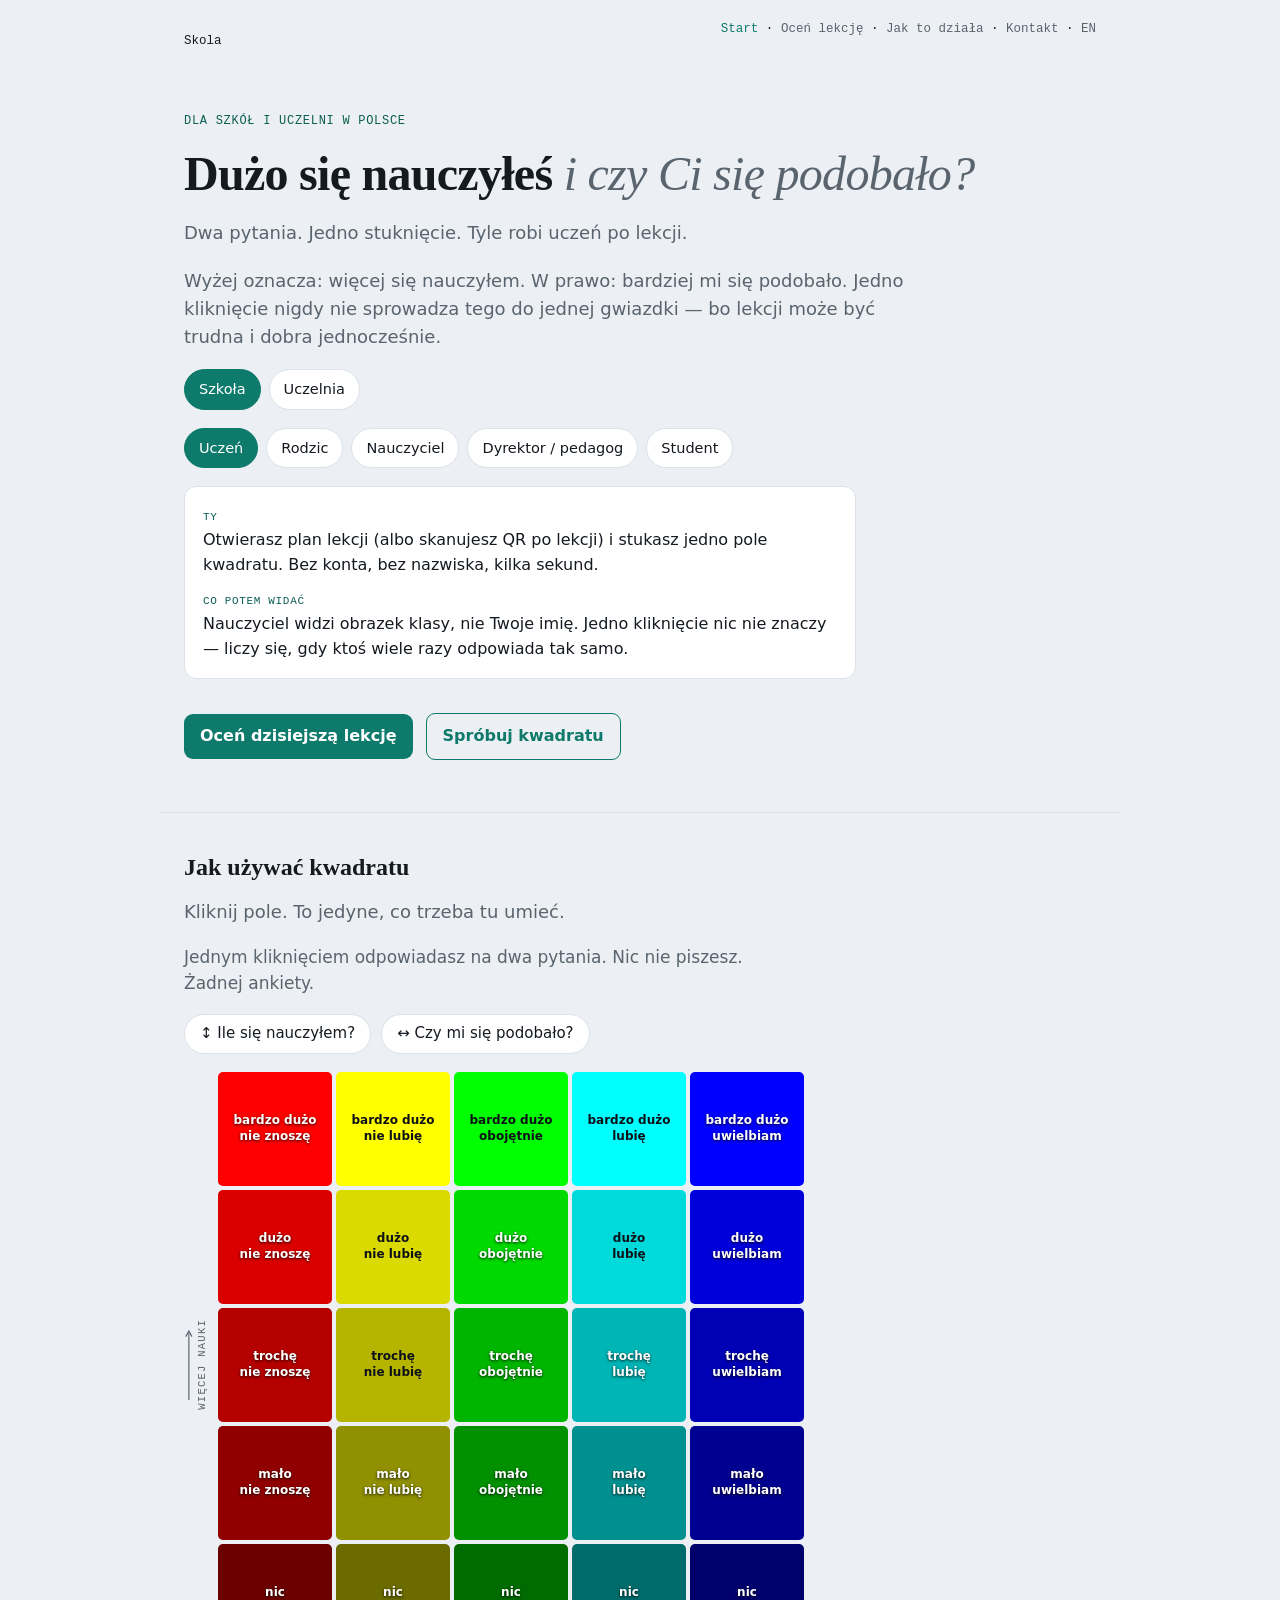
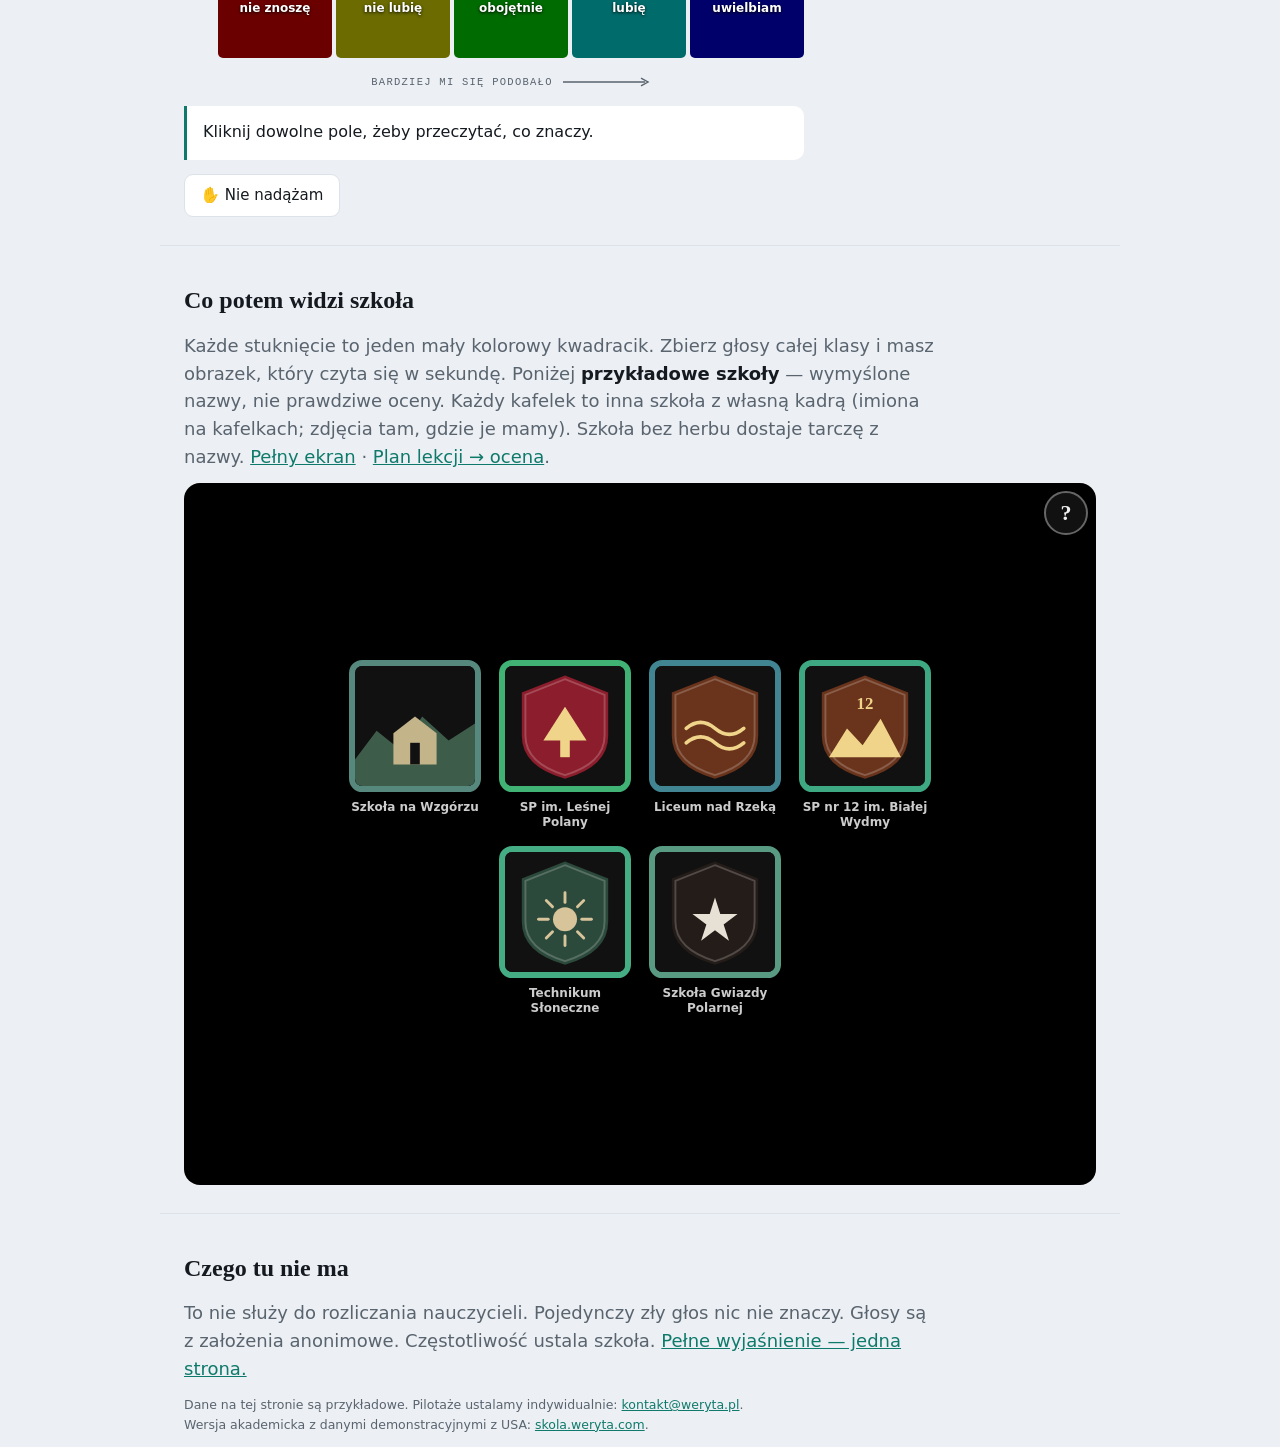
==== commit 52287f43: "Sync /pl/ with timetable rating flow and named teacher tiles. Co-authored-by: Cursor <cursoragent@cu" ====
--- a/pl/index.html
+++ b/pl/index.html
@@ -13,13 +13,14 @@
 <link rel="alternate" hreflang="en" href="https://skola.weryta.com/pl/en/">
 <title>Skola — ile się nauczyłeś i czy Ci się podobało?</title>
 <link rel="stylesheet" href="assets/site.css">
-<link rel="stylesheet" href="assets/tiles.css?v=8">
+<link rel="stylesheet" href="assets/tiles.css?v=9">
 </head>
 <body>
 <nav class="top">
   <span class="sk-egg-mark">Skola</span>
   <span>
     <a class="on" href="./">Start</a>
+    · <a href="rate.html">Oceń lekcję</a>
     · <a href="explainer.html">Jak to działa</a>
     · <a href="mailto:kontakt@weryta.pl">Kontakt</a>
     · <a href="en/">EN</a>
@@ -44,8 +45,8 @@
   </div>
   <div class="rolebox" id="role-copy"></div>
   <p>
-    <a class="cta" href="#kwadrat">Spróbuj kwadratu</a>
-    <a class="cta ghost" href="explainer.html">Przeczytaj wyjaśnienie</a>
+    <a class="cta" href="rate.html">Oceń dzisiejszą lekcję</a>
+    <a class="cta ghost" href="#kwadrat">Spróbuj kwadratu</a>
   </p>
 </section>
 <hr class="rule">
@@ -59,9 +60,10 @@
   <h2>Co potem widzi <span data-noun="place">szkoła</span></h2>
   <p class="lede" style="margin:0 0 12px">Każde stuknięcie to jeden mały kolorowy kwadracik.
   Zbierz głosy całej klasy i masz obrazek, który czyta się w sekundę.
-  Poniżej <strong>przykładowe szkoły</strong> — kafelki bez podpisów, wymyślone nazwy, nie prawdziwe oceny.
-  Każdy kafelek to inna szkoła z własną kadrą. Szkoła bez herbu dostaje tarczę z nazwy.
-  <a href="app.html">Pełny ekran</a>.</p>
+  Poniżej <strong>przykładowe szkoły</strong> — wymyślone nazwy, nie prawdziwe oceny.
+  Każdy kafelek to inna szkoła z własną kadrą (imiona na kafelkach; zdjęcia tam, gdzie je mamy).
+  Szkoła bez herbu dostaje tarczę z nazwy.
+  <a href="app.html">Pełny ekran</a> · <a href="rate.html">Plan lekcji → ocena</a>.</p>
   <div id="skola"></div>
 </section>
 <hr class="rule">
@@ -76,7 +78,7 @@
   <a href="mailto:kontakt@weryta.pl">kontakt@weryta.pl</a>.
   Wersja akademicka z danymi demonstracyjnymi z USA: <a href="https://skola.weryta.com/">skola.weryta.com</a>.</p>
 </footer>
-<script src="assets/skola.js?v=tiles6"></script>
+<script src="assets/skola.js?v=tiles7"></script>
 <script src="assets/site.js"></script>
 <script>
 Skola.guide(document.getElementById('skola-guide'), 'pl');
--- a/pl/assets/site.css
+++ b/pl/assets/site.css
@@ -44,3 +44,46 @@
 .cta{display:inline-block;margin-top:18px;padding:10px 16px;border-radius:9px;background:var(--accent);color:#fff;text-decoration:none;font-weight:600}
 .cta:hover{filter:brightness(1.05)}
 .cta.ghost{background:transparent;color:var(--accent);border:1px solid var(--accent);margin-left:8px}
+
+/* Plan lekcji → oceń (calendar + timetable demo) */
+.skp{max-width:720px}
+.skp-note{color:var(--muted);font-size:15.5px;max-width:62ch;margin:0 0 16px}
+.skp-week{display:flex;gap:8px;flex-wrap:wrap;margin:0 0 18px}
+.skp-day{
+  appearance:none;flex:1 1 0;min-width:56px;max-width:88px;padding:10px 6px;
+  border:1px solid var(--line);border-radius:12px;background:var(--card);color:var(--ink);
+  cursor:pointer;display:flex;flex-direction:column;align-items:center;gap:2px
+}
+.skp-day.is-on{border-color:var(--accent);background:var(--accent);color:#fff}
+.skp-dow{font:12px var(--mono);letter-spacing:.06em;text-transform:uppercase;opacity:.8}
+.skp-dom{font:700 20px/1 var(--serif)}
+.skp-h{font:600 18px var(--serif);margin:0 0 12px}
+.skp-list{display:flex;flex-direction:column;gap:8px}
+.skp-empty{color:var(--muted);margin:0}
+.skp-row{
+  appearance:none;width:100%;display:grid;grid-template-columns:52px 48px 1fr auto;
+  gap:12px;align-items:center;text-align:left;padding:12px 14px;border:1px solid var(--line);
+  border-radius:14px;background:var(--card);color:var(--ink);cursor:pointer;font:inherit
+}
+.skp-row:hover{border-color:var(--accent)}
+.skp-time{font:600 14px var(--mono)}
+.skp-face{width:48px;height:48px;border-radius:12px;object-fit:cover;background:#111;display:block}
+.skp-ini{display:flex;align-items:center;justify-content:center;color:#eee;font-weight:700}
+.skp-meta{display:flex;flex-direction:column;gap:2px;min-width:0}
+.skp-meta strong{font-size:16px}
+.skp-meta span{font-size:13.5px;color:var(--muted)}
+.skp-go{font-size:13.5px;font-weight:600;color:var(--accent);white-space:nowrap}
+.skp-rate{margin-top:8px}
+.skp-back{
+  appearance:none;border:0;background:transparent;color:var(--accent);font:inherit;
+  font-weight:600;padding:0;margin:0 0 14px;cursor:pointer
+}
+.skp-lesson{display:flex;gap:14px;align-items:center;margin:0 0 16px}
+.skp-pool{font-size:13px;color:var(--muted);margin-top:4px}
+.skp-pool code{font-family:var(--mono);font-size:12px}
+.skp-status{margin:12px 0 0;color:var(--accent-ink);font-size:14.5px}
+@media(max-width:560px){
+  .skp-row{grid-template-columns:44px 40px 1fr;grid-template-rows:auto auto}
+  .skp-go{grid-column:2 / -1;justify-self:start}
+  .skp-face{width:40px;height:40px;border-radius:10px}
+}
--- a/pl/assets/tiles.css
+++ b/pl/assets/tiles.css
@@ -58,6 +58,12 @@
   width:100%;height:100%;display:flex;align-items:center;justify-content:center;
 }
 .skt-tile:active{transform:scale(.94)}
+.skt-cap{
+  margin-top:8px;max-width:100%;text-align:center;
+  font:600 12px/1.25 system-ui,sans-serif;color:#ccc;
+  overflow:hidden;text-overflow:ellipsis;display:-webkit-box;
+  -webkit-line-clamp:2;-webkit-box-orient:vertical;
+}
 
 .skt-results{display:flex;flex-direction:column;align-items:center;gap:12px;width:100%;flex:1 1 auto;min-height:0}
 .skt-blox{
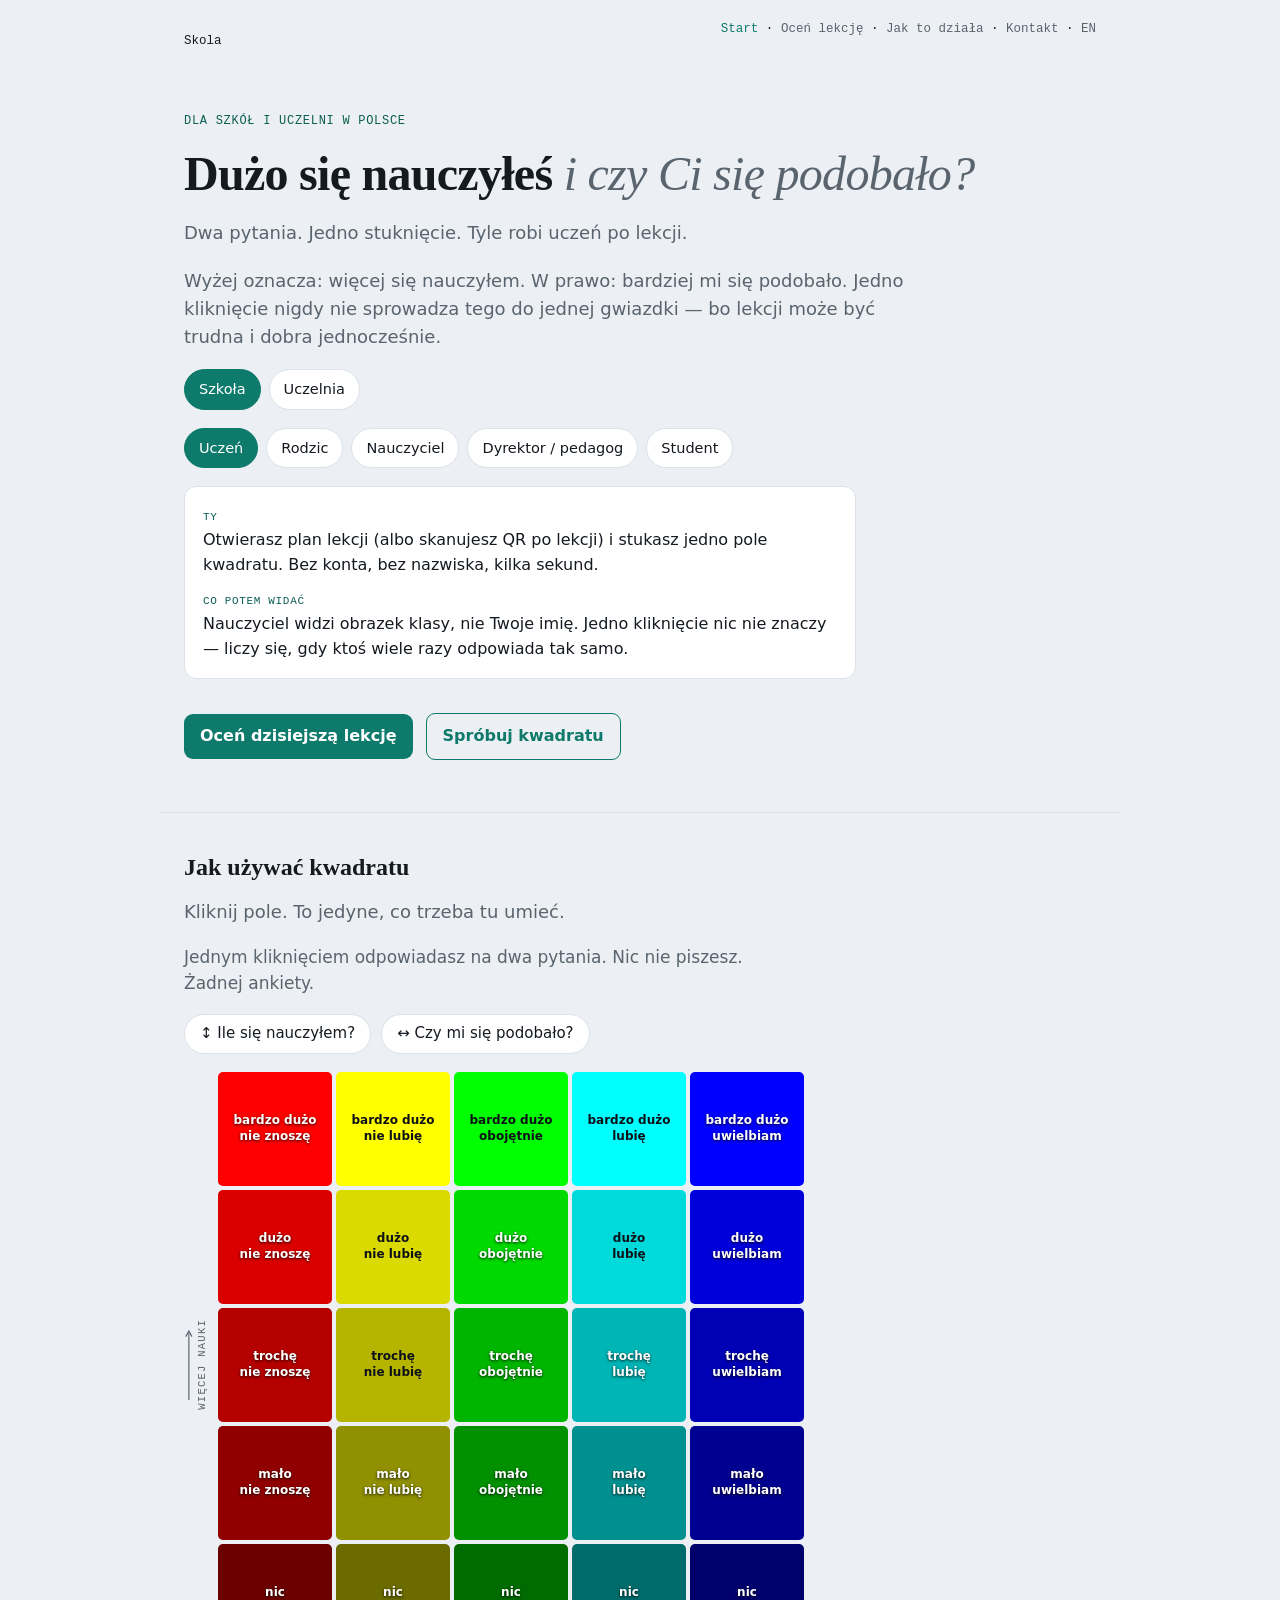
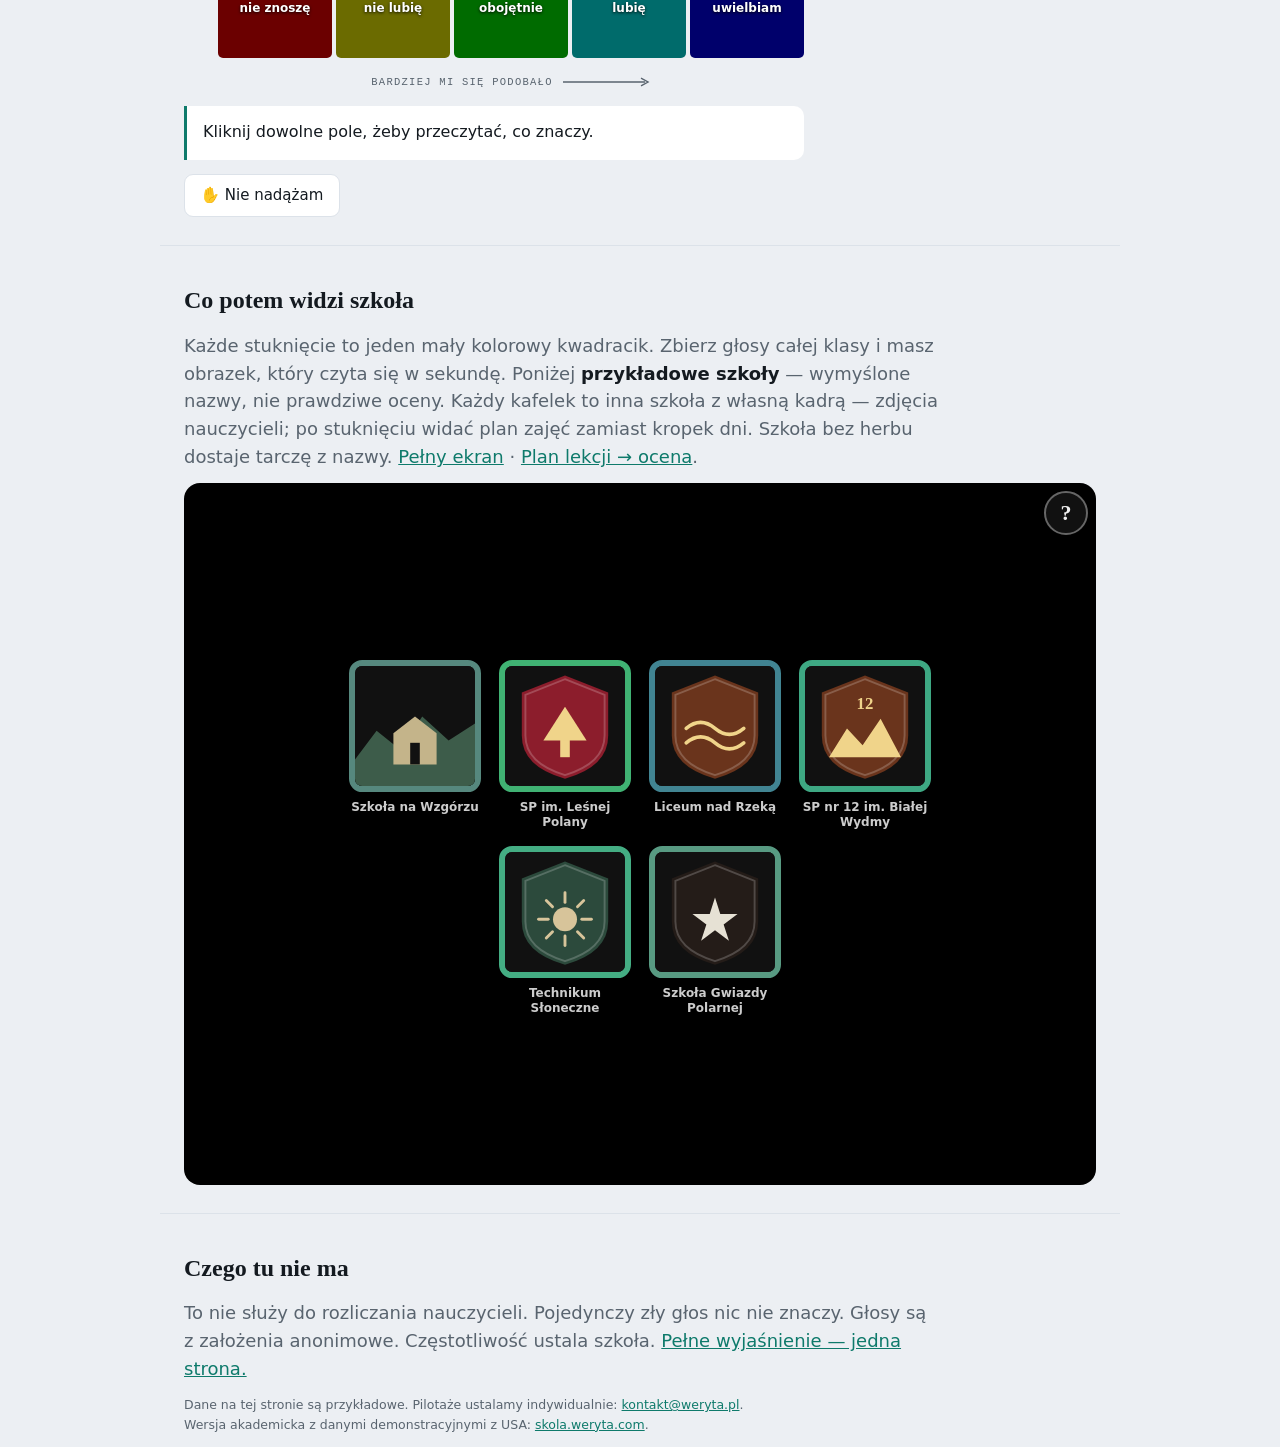
==== commit 16365c1f: "PL tiles: teacher photos + lesson list under results. Co-authored-by: Cursor <cursoragent@cursor.com" ====
--- a/pl/index.html
+++ b/pl/index.html
@@ -8,12 +8,11 @@
 <meta property="og:description" content="Ocena zajęć na dwóch osiach: ile się nauczyłem i czy mi się podobało. Jedno stuknięcie.">
 <meta property="og:image" content="https://szpili.github.io/skola-pl/assets/og.png">
 <meta name="twitter:card" content="summary_large_image">
-<link rel="canonical" href="https://skola.weryta.com/pl/">
-<link rel="alternate" hreflang="pl" href="https://skola.weryta.com/pl/">
-<link rel="alternate" hreflang="en" href="https://skola.weryta.com/pl/en/">
+<link rel="alternate" hreflang="pl" href="./">
+<link rel="alternate" hreflang="en" href="en/">
 <title>Skola — ile się nauczyłeś i czy Ci się podobało?</title>
 <link rel="stylesheet" href="assets/site.css">
-<link rel="stylesheet" href="assets/tiles.css?v=9">
+<link rel="stylesheet" href="assets/tiles.css?v=10">
 </head>
 <body>
 <nav class="top">
@@ -61,7 +60,7 @@
   <p class="lede" style="margin:0 0 12px">Każde stuknięcie to jeden mały kolorowy kwadracik.
   Zbierz głosy całej klasy i masz obrazek, który czyta się w sekundę.
   Poniżej <strong>przykładowe szkoły</strong> — wymyślone nazwy, nie prawdziwe oceny.
-  Każdy kafelek to inna szkoła z własną kadrą (imiona na kafelkach; zdjęcia tam, gdzie je mamy).
+  Każdy kafelek to inna szkoła z własną kadrą — zdjęcia nauczycieli; po stuknięciu widać plan zajęć zamiast kropek dni.
   Szkoła bez herbu dostaje tarczę z nazwy.
   <a href="app.html">Pełny ekran</a> · <a href="rate.html">Plan lekcji → ocena</a>.</p>
   <div id="skola"></div>
@@ -78,7 +77,7 @@
   <a href="mailto:kontakt@weryta.pl">kontakt@weryta.pl</a>.
   Wersja akademicka z danymi demonstracyjnymi z USA: <a href="https://skola.weryta.com/">skola.weryta.com</a>.</p>
 </footer>
-<script src="assets/skola.js?v=tiles7"></script>
+<script src="assets/skola.js?v=tiles8"></script>
 <script src="assets/site.js"></script>
 <script>
 Skola.guide(document.getElementById('skola-guide'), 'pl');
--- a/pl/assets/tiles.css
+++ b/pl/assets/tiles.css
@@ -78,19 +78,26 @@
   animation-delay:calc(var(--i, 0) * 14ms);
 }
 
-.skt-days{
-  flex:0 0 auto;width:min(92vw,420px);margin:0 auto;display:flex;justify-content:center;align-items:center;
-  gap:6px;padding:2px 0 6px;
+.skt-lessons{
+  flex:0 0 auto;width:min(92vw,360px);margin:0 auto;display:flex;flex-direction:column;gap:6px;
+  padding:2px 0 8px;max-height:min(38vh,260px);overflow:auto;
 }
-.skt-days button{
-  appearance:none;flex:1 1 0;aspect-ratio:1;min-width:0;max-width:36px;box-sizing:border-box;
-  border:2px solid #444;border-radius:4px;padding:0;margin:0;background:#0d1117;
-  display:flex;align-items:center;justify-content:center;cursor:pointer;
+.skt-lesson{
+  display:grid;grid-template-columns:5.5em 1fr auto;align-items:center;gap:8px;
+  padding:10px 12px;border-radius:8px;border:2px solid #444;background:#0d1117;
+  color:#eee;text-decoration:none;font:14px/1.25 system-ui,sans-serif;
   animation:skt-in .3s ease both;
-  animation-delay:calc(.2s + var(--i, 0) * 35ms);
+  animation-delay:calc(.15s + var(--i, 0) * 40ms);
 }
-.skt-days button.is-on{box-shadow:0 0 0 2px #eee}
-.skt-days .dot{border-radius:50%;flex-shrink:0;pointer-events:none}
+.skt-lesson:hover,.skt-lesson:focus-visible{border-color:#888;outline:none}
+.skt-lesson-when{color:#9ab;font-variant-numeric:tabular-nums;white-space:nowrap}
+.skt-lesson-what{font-weight:600;overflow:hidden;text-overflow:ellipsis;white-space:nowrap}
+.skt-lesson-go{color:#8c8;font-size:12px;font-weight:700;letter-spacing:.02em}
+.skt-lessons-more{
+  margin-top:4px;text-align:center;color:#9ab;font:13px/1.3 system-ui,sans-serif;text-decoration:none;
+}
+.skt-lessons-more:hover{color:#eee}
+.skt-lessons-empty{margin:0;color:#888;font:13px/1.35 system-ui,sans-serif;text-align:center}
 
 .skt-help{
   appearance:none;position:absolute;z-index:10;
@@ -128,6 +135,6 @@
 }
 
 @media (prefers-reduced-motion:reduce){
-  .skt-tile,.skt-days button,.skt-blox .cell .sq{animation:none!important}
+  .skt-tile,.skt-lesson,.skt-blox .cell .sq{animation:none!important}
   .skt-tile .skt-frame{transition:none}
 }
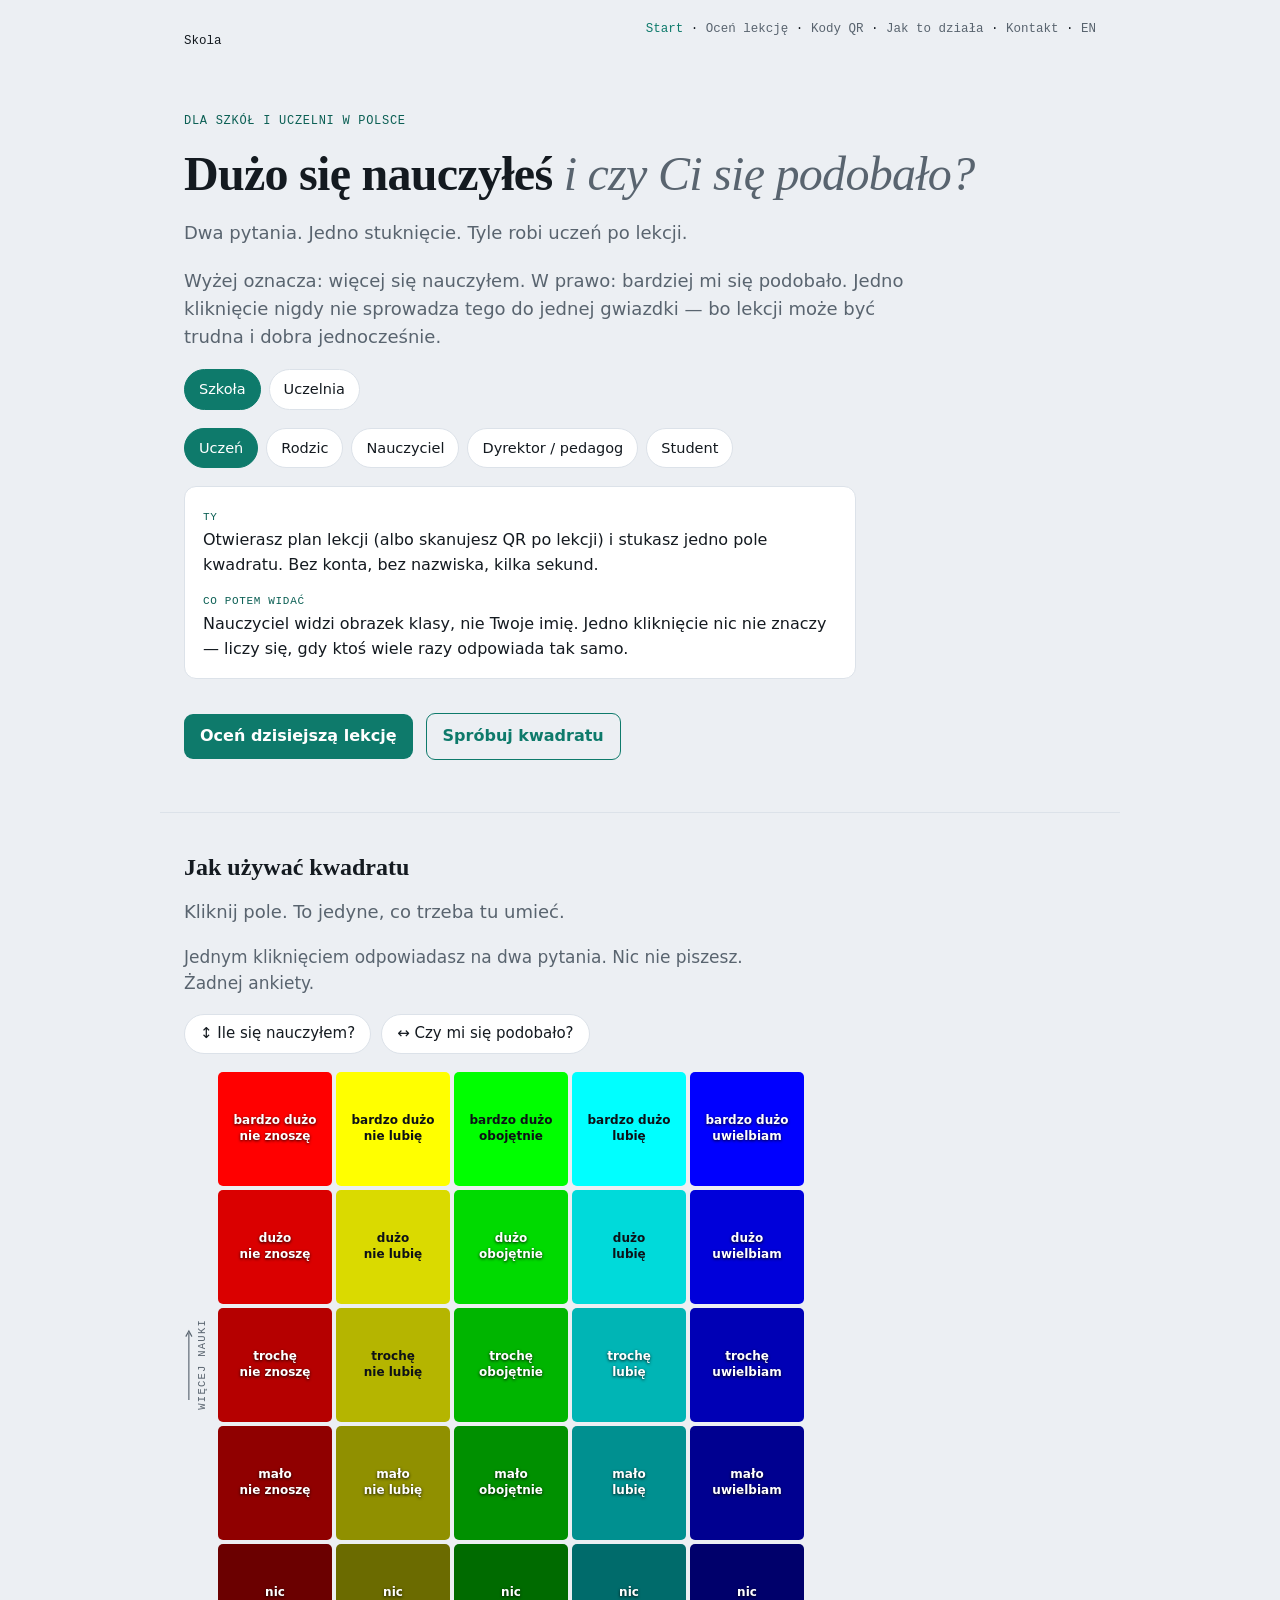
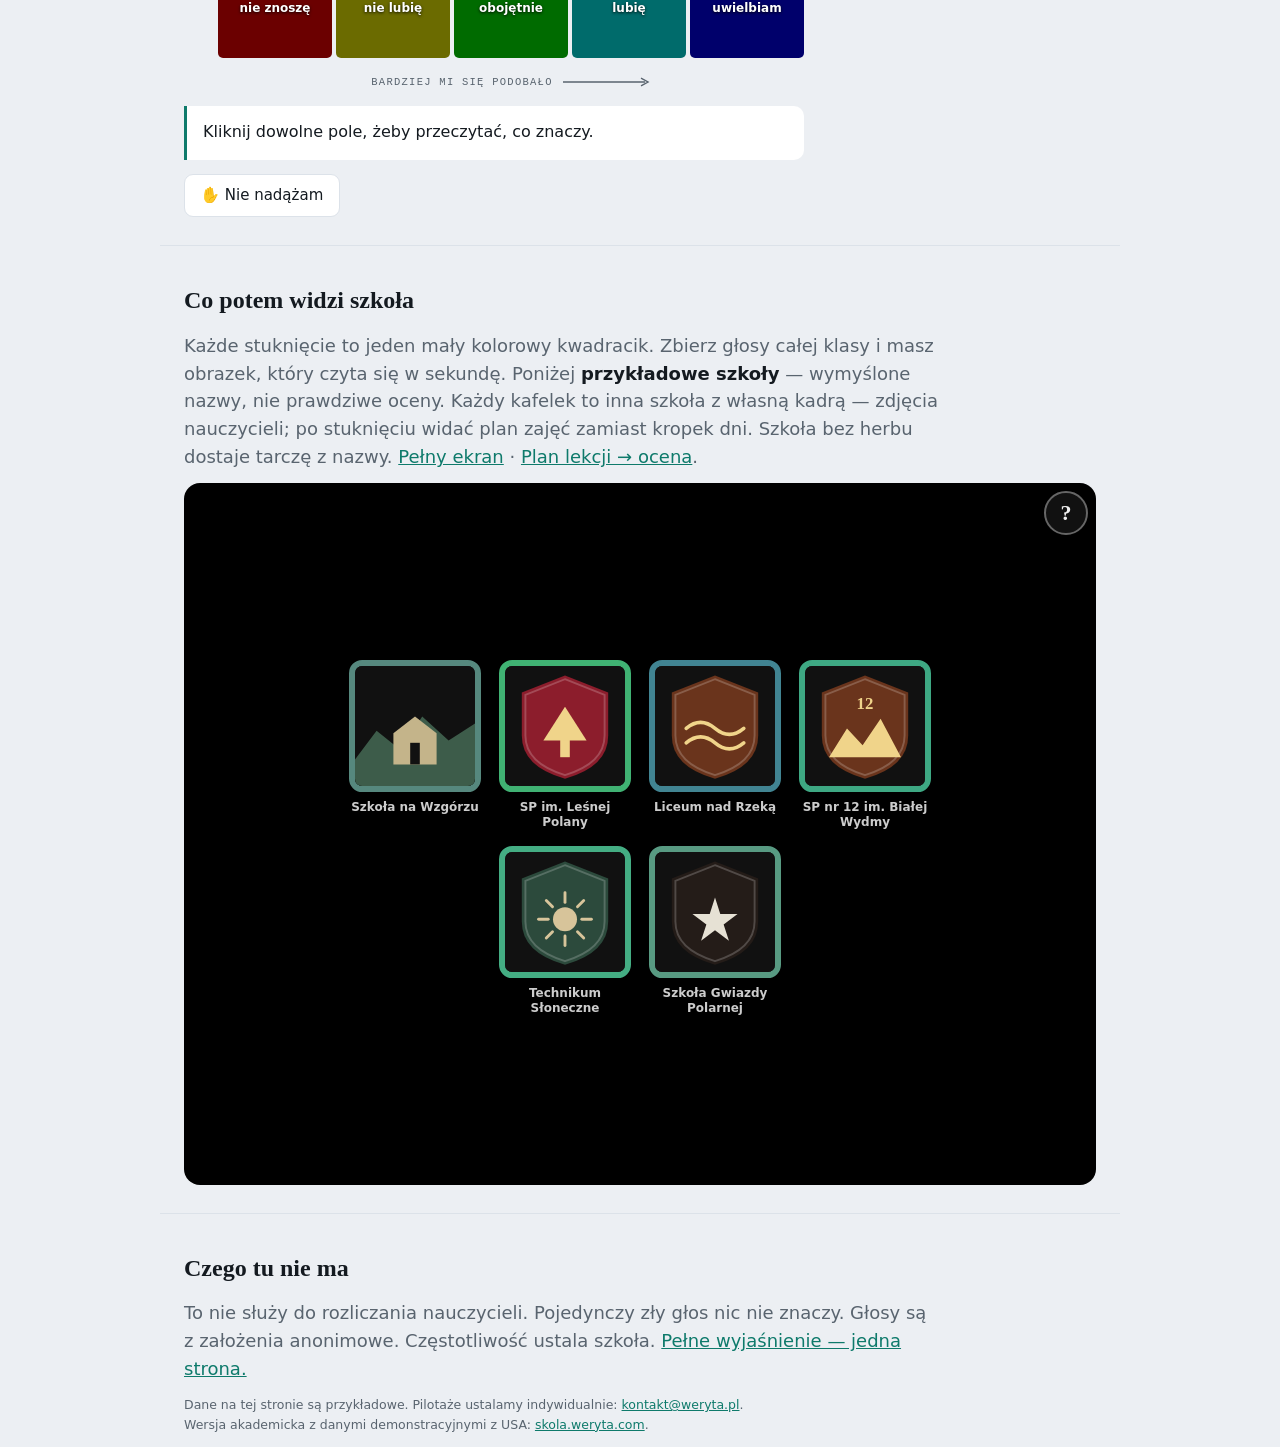
==== commit 5e262d8a: "Add QR minting to /pl/ for lesson try-out. Co-authored-by: Cursor <cursoragent@cursor.com>" ====
--- a/pl/index.html
+++ b/pl/index.html
@@ -20,6 +20,7 @@
   <span>
     <a class="on" href="./">Start</a>
     · <a href="rate.html">Oceń lekcję</a>
+    · <a href="qr.html">Kody QR</a>
     · <a href="explainer.html">Jak to działa</a>
     · <a href="mailto:kontakt@weryta.pl">Kontakt</a>
     · <a href="en/">EN</a>
--- a/pl/assets/site.css
+++ b/pl/assets/site.css
@@ -87,3 +87,34 @@
   .skp-go{grid-column:2 / -1;justify-self:start}
   .skp-face{width:40px;height:40px;border-radius:10px}
 }
+
+.skq-form{display:grid;gap:12px;max-width:36rem;margin:22px 0 8px}
+.skq-lab{margin:0;font:12px var(--mono);letter-spacing:.06em;text-transform:uppercase;color:var(--accent-ink)}
+.skq-form label{display:flex;flex-direction:column;gap:6px;font-size:14.5px}
+.skq-form input{
+  font:inherit;padding:8px 10px;border:1px solid var(--line);border-radius:9px;
+  background:var(--card);color:var(--ink)
+}
+.skq-actions{margin:4px 0 0}
+.skq-out{margin:28px 0 0}
+.skq-fig{
+  display:inline-block;vertical-align:top;margin:0 16px 22px 0;max-width:280px;
+  background:var(--card);border:1px solid var(--line);border-radius:14px;padding:12px;text-align:center
+}
+.skq-fig img{display:block;margin:0 auto;background:#fff;border-radius:8px}
+.skq-fig figcaption{font-size:13px;margin:8px 0 0;word-break:break-word}
+.skq-fig.skq-lesson{max-width:320px}
+.skq-grid{display:flex;flex-wrap:wrap;gap:12px}
+.skq-grid .skq-fig{margin:0;max-width:160px}
+.skp-tally{color:var(--muted);font-size:14.5px}
+.skp[data-bare] .skp-week,
+.skp[data-bare] .skp-list,
+.skp[data-bare] .skp-h,
+.skp[data-bare] .skp-note,
+.skp[data-bare] .skp-back{display:none !important}
+@media print{
+  .skq-noprint,nav.top,footer,.skq-form,.hero .lede,.hero .eyebrow,.hero h1{display:none !important}
+  .skq-out{margin:0}
+  .skq-fig{break-inside:avoid}
+  body{background:#fff;color:#111}
+}
